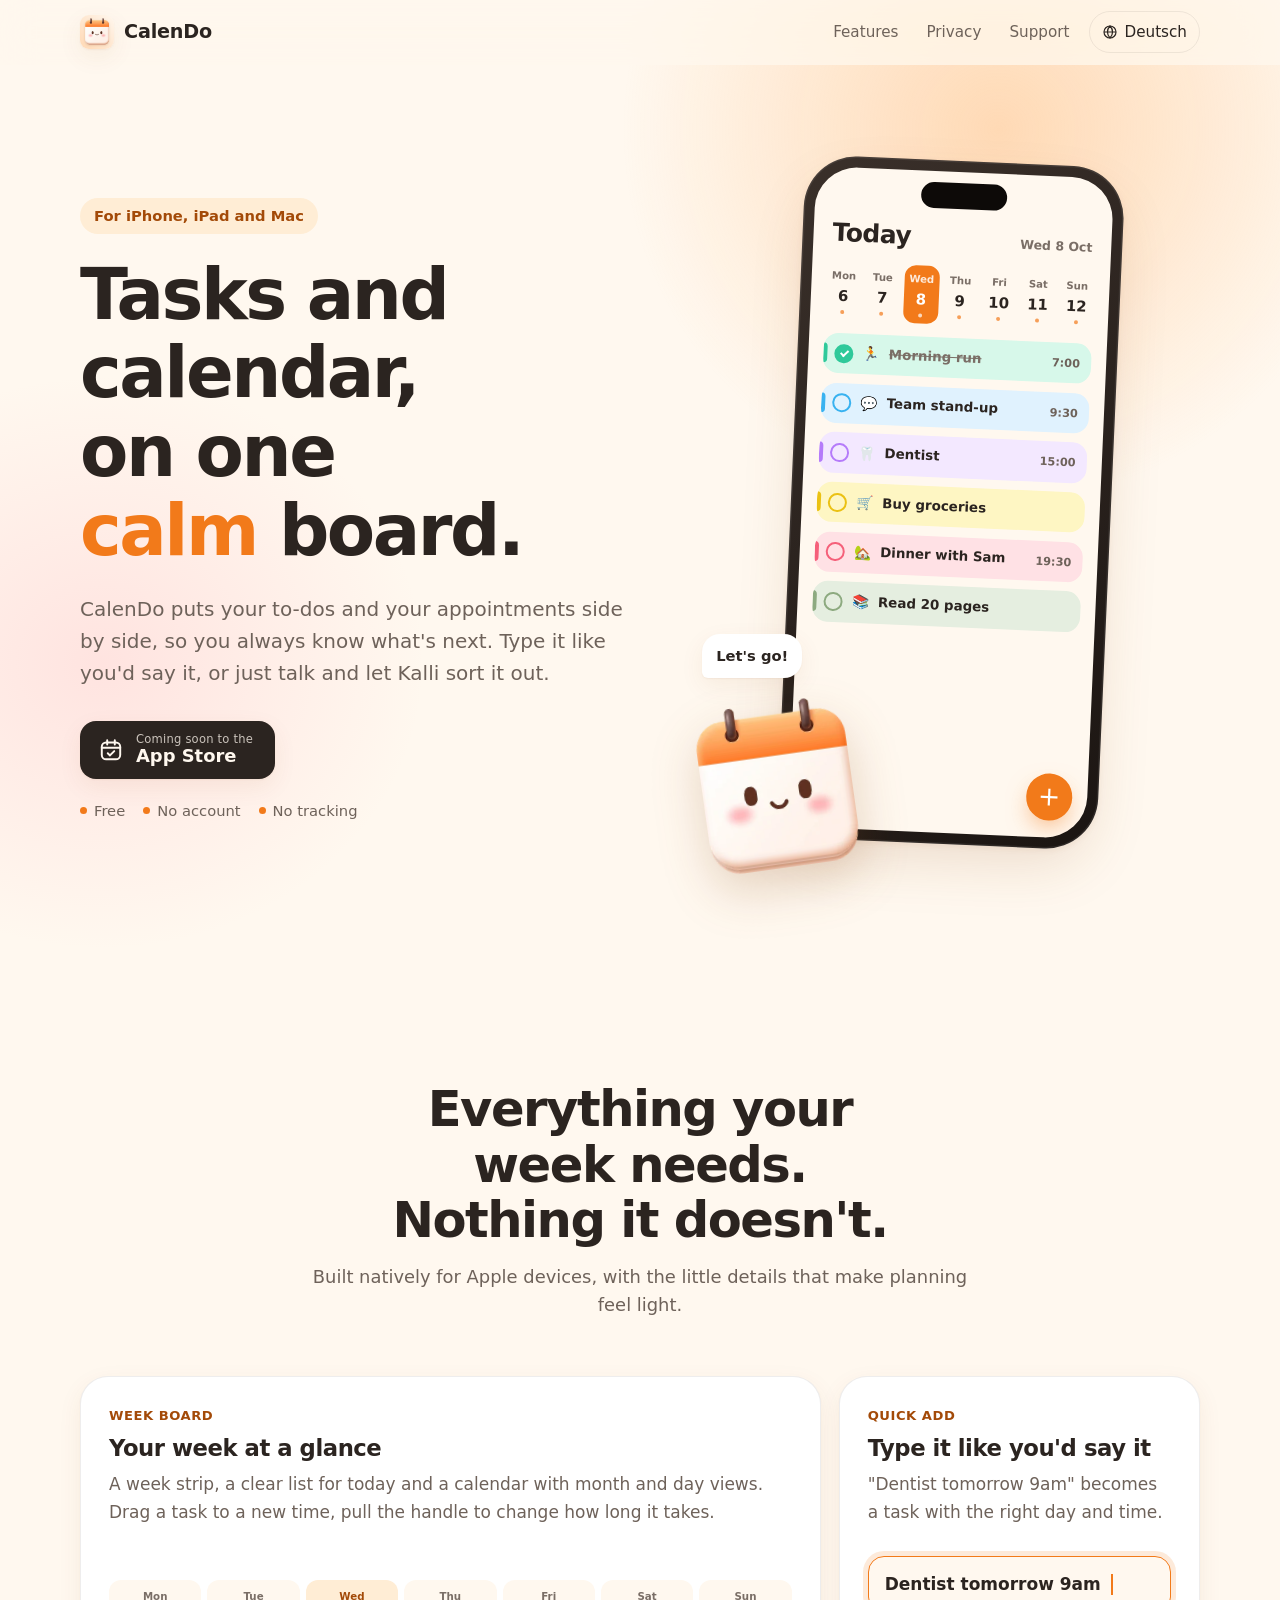
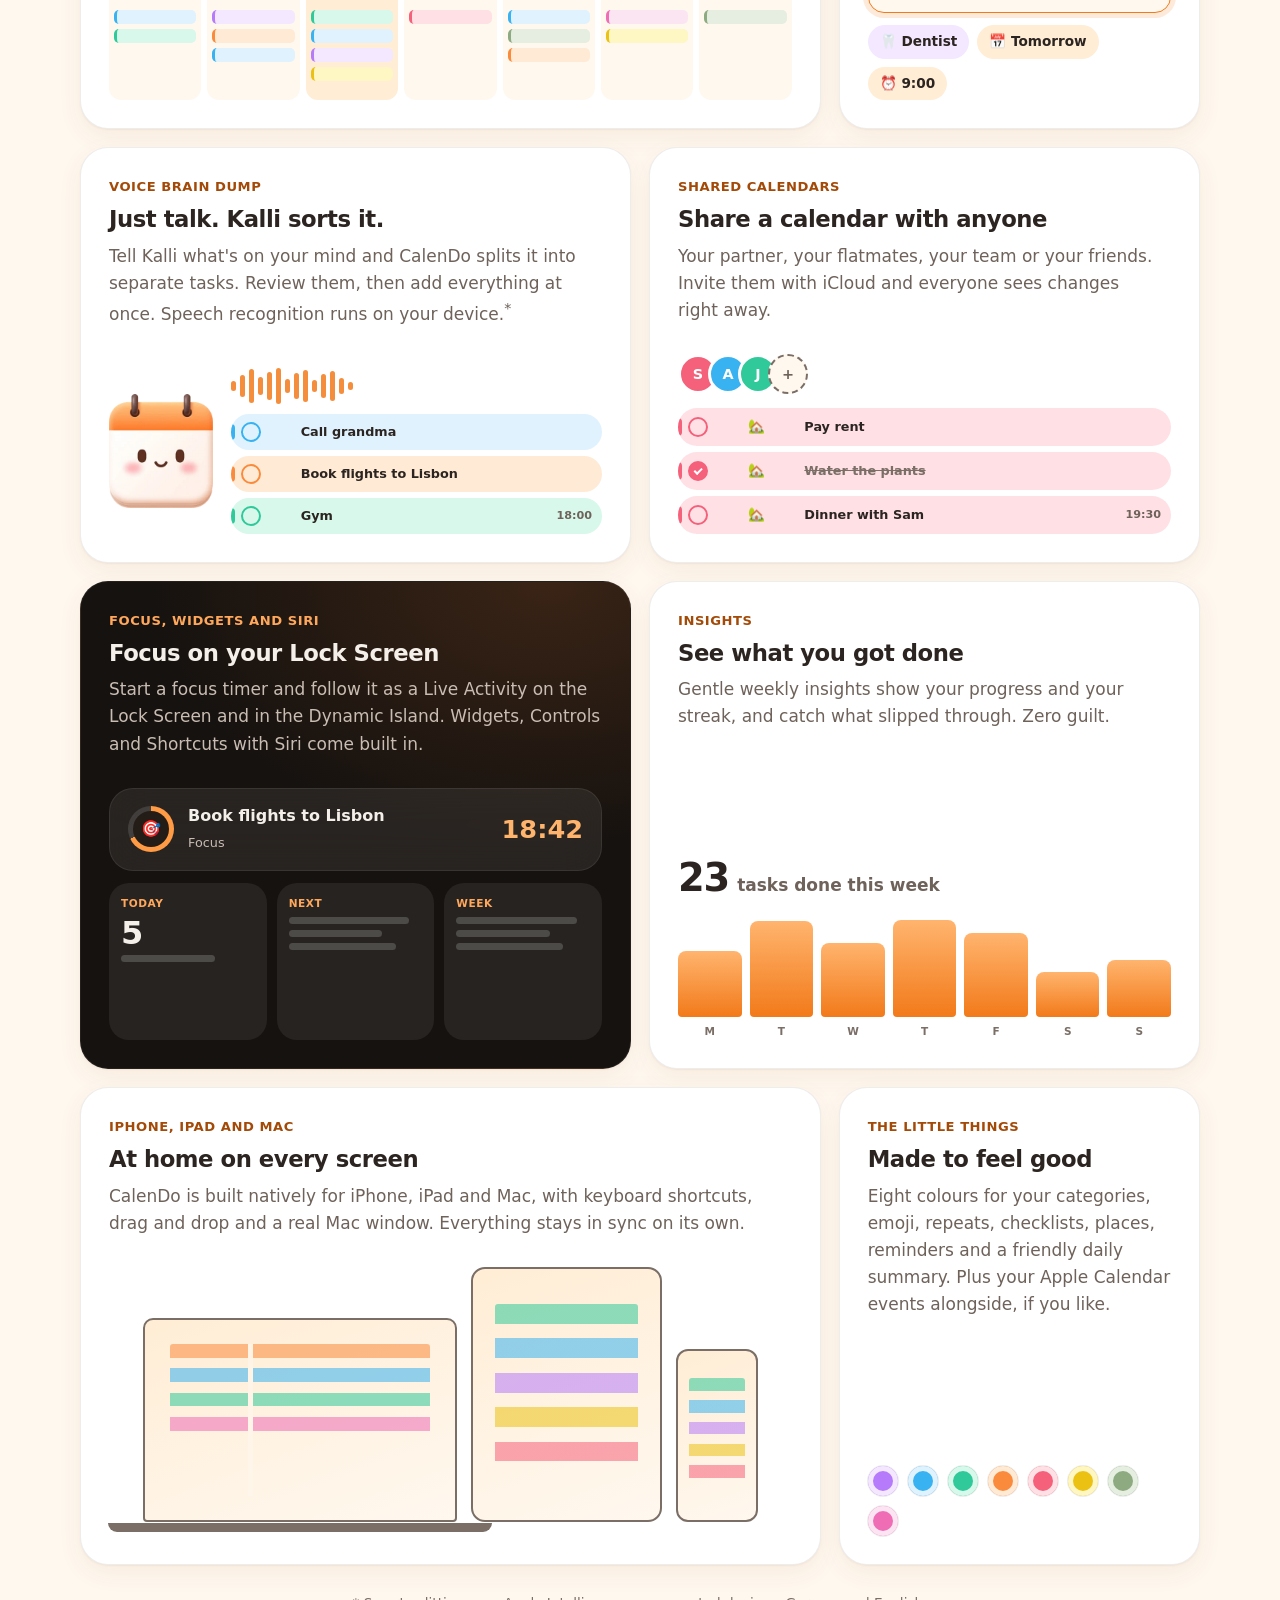
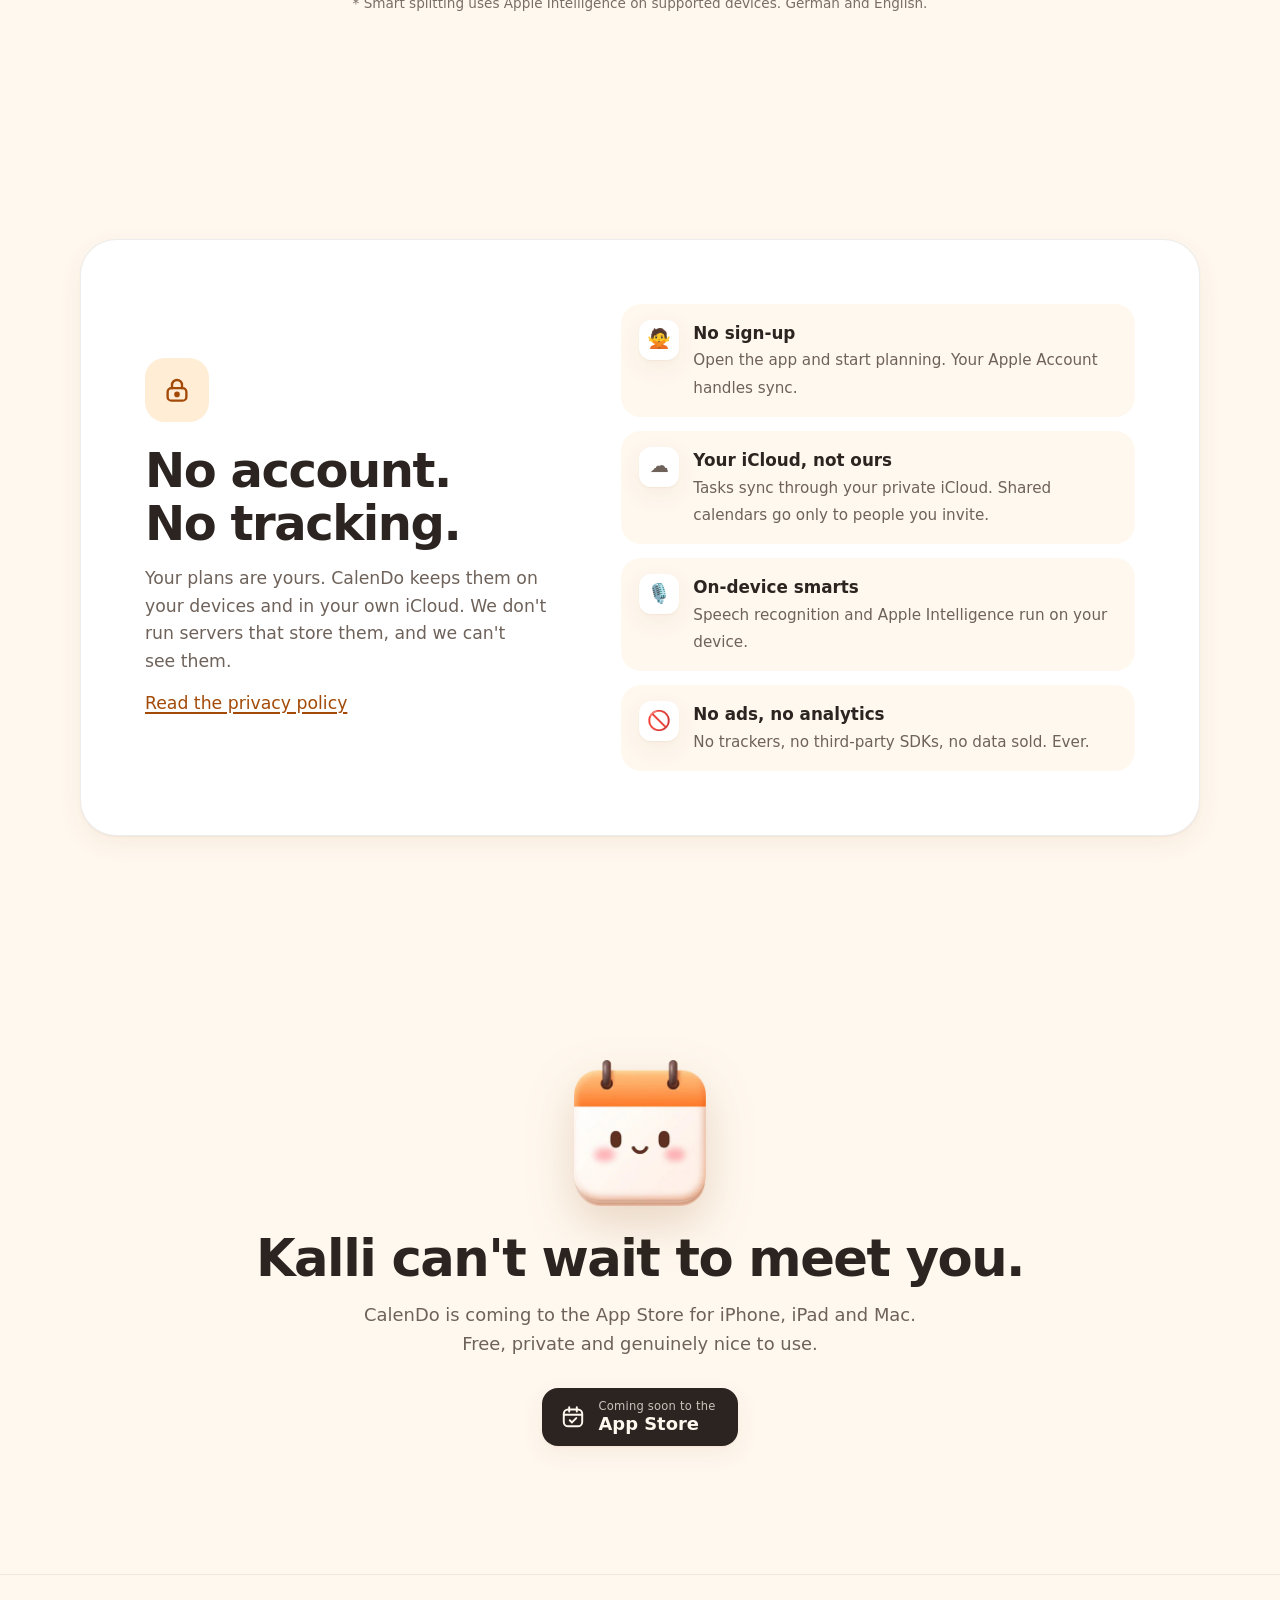
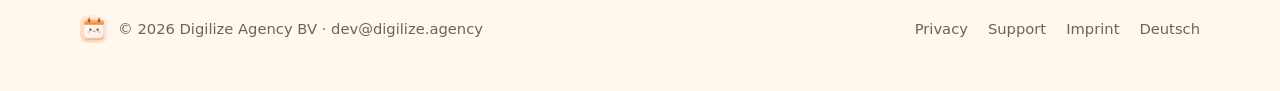
==== index.html @ d35e9eac "CalenDo website: landing, privacy, support and imprint (EN + DE) Static HTML/CSS for GitHub Pages: n" ====
<!doctype html>
<html lang="en">
<head>
<meta charset="utf-8">
<meta name="viewport" content="width=device-width, initial-scale=1, viewport-fit=cover">
<title>CalenDo: Planner & To-Do List for iPhone, iPad and Mac</title>
<meta name="description" content="CalenDo puts your tasks and calendar on one calm board. Natural-language quick add, voice brain dump with Kalli, shared iCloud calendars. No account, no tracking.">
<link rel="canonical" href="https://dev-finn.github.io/calendo-site/">
<link rel="alternate" hreflang="en" href="https://dev-finn.github.io/calendo-site/">
<link rel="alternate" hreflang="de" href="https://dev-finn.github.io/calendo-site/de/">
<link rel="alternate" hreflang="x-default" href="https://dev-finn.github.io/calendo-site/">
<meta name="theme-color" content="#fff8ef" media="(prefers-color-scheme: light)">
<meta name="theme-color" content="#16120f" media="(prefers-color-scheme: dark)">
<meta name="color-scheme" content="light dark">
<meta name="referrer" content="strict-origin-when-cross-origin">
<!-- App Store smart banner: uncomment and set the app id once CalenDo is live.
<meta name="apple-itunes-app" content="app-id=0000000000">
-->
<meta property="og:type" content="website">
<meta property="og:site_name" content="CalenDo">
<meta property="og:title" content="CalenDo: Planner & To-Do List for iPhone, iPad and Mac">
<meta property="og:description" content="CalenDo puts your tasks and calendar on one calm board. Natural-language quick add, voice brain dump with Kalli, shared iCloud calendars. No account, no tracking.">
<meta property="og:url" content="https://dev-finn.github.io/calendo-site/">
<meta property="og:image" content="https://dev-finn.github.io/calendo-site/og.png">
<meta property="og:image:width" content="1200">
<meta property="og:image:height" content="630">
<meta property="og:image:alt" content="CalenDo app icon: Kalli, a smiling calendar page">
<meta property="og:locale" content="en_US">
<meta name="twitter:card" content="summary_large_image">
<link rel="icon" type="image/png" sizes="32x32" href="favicon.png">
<link rel="icon" type="image/png" sizes="64x64" href="assets/img/favicon-64.png">
<link rel="apple-touch-icon" href="apple-touch-icon.png">
<link rel="stylesheet" href="assets/style.css">
</head>
<body>
<a class="skip" href="#main">Skip to content</a>
<header class="site-header">
  <div class="wrap">
    <a class="brand" href="./" aria-label="CalenDo home"><img src="assets/img/app-icon-128.png" width="34" height="34" alt=""><span>CalenDo</span></a>
    <nav class="nav" aria-label="Main">
      <a class="hide-s" href="./#features">Features</a>
      <a class="hide-xs" href="privacy/">Privacy</a>
      <a href="support/">Support</a>
      <a class="lang" href="de/" hreflang="de" lang="de"><svg viewBox="0 0 24 24" fill="none" stroke="currentColor" stroke-width="1.8" aria-hidden="true"><circle cx="12" cy="12" r="9"/><path d="M3 12h18M12 3c2.5 2.6 3.8 5.6 3.8 9s-1.3 6.4-3.8 9c-2.5-2.6-3.8-5.6-3.8-9S9.5 5.6 12 3z"/></svg>Deutsch</a>
    </nav>
  </div>
</header>
<main id="main">

<section class="hero">
  <div class="wrap">
    <div class="copy">
      <span class="eyebrow">For iPhone, iPad and Mac</span>
      <h1>Tasks and calendar, on one <em>calm</em> board.</h1>
      <p class="lead">CalenDo puts your to-dos and your appointments side by side, so you always know what's next. Type it like you'd say it, or just talk and let Kalli sort it out.</p>
      <div class="cta">
        <a class="store-badge" id="app-store-link" href="#" aria-label="Coming soon to the App Store"><svg viewBox="0 0 24 24" fill="none" stroke="currentColor" stroke-width="1.8" stroke-linecap="round" aria-hidden="true"><rect x="3.5" y="5" width="17" height="15.5" rx="4"/><path d="M3.5 10h17M8.5 3v4M15.5 3v4"/><path d="m9 15 2 2 4-4"/></svg><span><small>Coming soon to the</small><strong>App Store</strong></span></a>
        <div class="chips"><span>Free</span><span>No account</span><span>No tracking</span></div>
      </div>
    </div>
    <div class="stage">
      <div class="phone" role="img" aria-label="Illustration of CalenDo on iPhone: a week strip and today's colourful task list"><div class="screen" aria-hidden="true"><div class="screen-head"><b>Today</b><span>Wed 8 Oct</span></div><div class="weekstrip"><div class="">Mon<b>6</b><i></i></div><div class="">Tue<b>7</b><i></i></div><div class="on">Wed<b>8</b><i></i></div><div class="">Thu<b>9</b><i></i></div><div class="">Fri<b>10</b><i></i></div><div class="">Sat<b>11</b><i></i></div><div class="">Sun<b>12</b><i></i></div></div><div class="task c-mint done"><span class="tick"></span><span class="e">🏃</span><span class="t">Morning run</span><span class="m">7:00</span></div><div class="task c-sky"><span class="tick"></span><span class="e">💬</span><span class="t">Team stand-up</span><span class="m">9:30</span></div><div class="task c-lavender"><span class="tick"></span><span class="e">🦷</span><span class="t">Dentist</span><span class="m">15:00</span></div><div class="task c-lemon"><span class="tick"></span><span class="e">🛒</span><span class="t">Buy groceries</span><span class="m"></span></div><div class="task c-rose"><span class="tick"></span><span class="e">🏡</span><span class="t">Dinner with Sam</span><span class="m">19:30</span></div><div class="task c-sage"><span class="tick"></span><span class="e">📚</span><span class="t">Read 20 pages</span><span class="m"></span></div><div class="fab">+</div></div></div>
      <div class="bubble" aria-hidden="true">Let's go!</div>
      <picture><source srcset="assets/img/kalli-280.webp 280w, assets/img/kalli-560.webp 560w" sizes="150px" type="image/webp"><img class="kalli" src="assets/img/kalli-280.png" srcset="assets/img/kalli-280.png 280w, assets/img/kalli-560.png 560w" sizes="150px" width="150" height="165" alt="" fetchpriority="high"></picture>
    </div>
  </div>
</section>

<section class="section" id="features" aria-labelledby="features-title">
  <div class="wrap">
    <div class="section-head">
      <h2 id="features-title">Everything your week needs. Nothing it doesn't.</h2>
      <p>Built natively for Apple devices, with the little details that make planning feel light.</p>
    </div>
    <div class="bento">
      <article class="card w4 wide-m">
        <span class="kicker">Week board</span>
        <h3>Your week at a glance</h3>
        <p>A week strip, a clear list for today and a calendar with month and day views. Drag a task to a new time, pull the handle to change how long it takes.</p>
        <div class="art"><div class="miniweek" aria-hidden="true"><div class=""><span>Mon</span><i class="c-sky"></i><i class="c-mint"></i></div><div class=""><span>Tue</span><i class="c-lavender"></i><i class="c-peach"></i><i class="c-sky"></i></div><div class="today"><span>Wed</span><i class="c-mint"></i><i class="c-sky"></i><i class="c-lavender"></i><i class="c-lemon"></i></div><div class=""><span>Thu</span><i class="c-rose"></i></div><div class=""><span>Fri</span><i class="c-sky"></i><i class="c-sage"></i><i class="c-peach"></i></div><div class=""><span>Sat</span><i class="c-blush"></i><i class="c-lemon"></i></div><div class=""><span>Sun</span><i class="c-sage"></i></div></div></div>
      </article>
      <article class="card">
        <span class="kicker">Quick add</span>
        <h3>Type it like you'd say it</h3>
        <p>"Dentist tomorrow 9am" becomes a task with the right day and time.</p>
        <div class="art" aria-hidden="true">
          <div class="qa-field">Dentist tomorrow 9am<span class="caret"></span></div>
          <div class="pills"><span class="pill c-lavender">🦷 Dentist</span><span class="pill">📅 Tomorrow</span><span class="pill">⏰ 9:00</span></div>
        </div>
      </article>
      <article class="card w3">
        <span class="kicker">Voice brain dump</span>
        <h3>Just talk. Kalli sorts it.</h3>
        <p>Tell Kalli what's on your mind and CalenDo splits it into separate tasks. Review them, then add everything at once. Speech recognition runs on your device.<sup>*</sup></p>
        <div class="art voice">
          <picture><source srcset="assets/img/kalli-280.webp 280w, assets/img/kalli-560.webp 560w" sizes="104px" type="image/webp"><img src="assets/img/kalli-280.png" srcset="assets/img/kalli-280.png 280w, assets/img/kalli-560.png 560w" sizes="104px" width="104" height="115" alt="" loading="lazy" decoding="async"></picture>
          <div><div class="wave" aria-hidden="true"><i style="--h:10px;--d:0"></i><i style="--h:22px;--d:1"></i><i style="--h:34px;--d:2"></i><i style="--h:18px;--d:3"></i><i style="--h:28px;--d:4"></i><i style="--h:36px;--d:5"></i><i style="--h:14px;--d:6"></i><i style="--h:26px;--d:7"></i><i style="--h:32px;--d:8"></i><i style="--h:12px;--d:9"></i><i style="--h:24px;--d:10"></i><i style="--h:30px;--d:11"></i><i style="--h:16px;--d:12"></i><i style="--h:8px;--d:13"></i></div>
            <div class="stack" aria-hidden="true">
              <div class="task c-sky"><span class="tick"></span><span class="t">Call grandma</span></div>
              <div class="task c-peach"><span class="tick"></span><span class="t">Book flights to Lisbon</span></div>
              <div class="task c-mint"><span class="tick"></span><span class="t">Gym</span><span class="m">18:00</span></div>
            </div>
          </div>
        </div>
      </article>
      <article class="card w3">
        <span class="kicker">Shared calendars</span>
        <h3>Share a calendar with anyone</h3>
        <p>Your partner, your flatmates, your team or your friends. Invite them with iCloud and everyone sees changes right away.</p>
        <div class="art" aria-hidden="true">
          <div class="avatars"><span style="background:#f5607a">S</span><span style="background:#38b2f0">A</span><span style="background:#2fc99a">J</span><span class="plus">+</span></div>
          <div class="stack">
            <div class="task c-rose"><span class="tick"></span><span class="e">🏡</span><span class="t">Pay rent</span></div>
            <div class="task c-rose done"><span class="tick"></span><span class="e">🏡</span><span class="t">Water the plants</span></div>
            <div class="task c-rose"><span class="tick"></span><span class="e">🏡</span><span class="t">Dinner with Sam</span><span class="m">19:30</span></div>
          </div>
        </div>
      </article>
      <article class="card dark w3">
        <span class="kicker">Focus, widgets and Siri</span>
        <h3>Focus on your Lock Screen</h3>
        <p>Start a focus timer and follow it as a Live Activity on the Lock Screen and in the Dynamic Island. Widgets, Controls and Shortcuts with Siri come built in.</p>
        <div class="art" aria-hidden="true">
          <div class="live"><span class="ring"></span><div><b>Book flights to Lisbon</b><small>Focus</small></div><span class="time">18:42</span></div>
          <div class="widgets">
            <div><small>Today</small><span class="big">5</span><i></i></div>
            <div><small>Next</small><i></i><i></i><i></i></div>
            <div><small>Week</small><i></i><i></i><i></i></div>
          </div>
        </div>
      </article>
      <article class="card w3">
        <span class="kicker">Insights</span>
        <h3>See what you got done</h3>
        <p>Gentle weekly insights show your progress and your streak, and catch what slipped through. Zero guilt.</p>
        <div class="art" aria-hidden="true">
          <div class="stat"><b>23</b><span>tasks done this week</span></div>
          <div class="bars" aria-hidden="true"><div><i style="--h:55%"></i><span>M</span></div><div><i style="--h:80%"></i><span>T</span></div><div><i style="--h:62%"></i><span>W</span></div><div><i style="--h:95%"></i><span>T</span></div><div><i style="--h:70%"></i><span>F</span></div><div><i style="--h:38%"></i><span>S</span></div><div><i style="--h:48%"></i><span>S</span></div></div>
        </div>
      </article>
      <article class="card w4 wide-m">
        <span class="kicker">iPhone, iPad and Mac</span>
        <h3>At home on every screen</h3>
        <p>CalenDo is built natively for iPhone, iPad and Mac, with keyboard shortcuts, drag and drop and a real Mac window. Everything stays in sync on its own.</p>
        <div class="art devices" aria-hidden="true"><span class="dev mac"></span><span class="dev ipad"></span><span class="dev iphone"></span></div>
      </article>
      <article class="card">
        <span class="kicker">The little things</span>
        <h3>Made to feel good</h3>
        <p>Eight colours for your categories, emoji, repeats, checklists, places, reminders and a friendly daily summary. Plus your Apple Calendar events alongside, if you like.</p>
        <div class="art swatches" aria-hidden="true"><span class="c-lavender"></span><span class="c-sky"></span><span class="c-mint"></span><span class="c-peach"></span><span class="c-rose"></span><span class="c-lemon"></span><span class="c-sage"></span><span class="c-blush"></span></div>
      </article>
    </div>
    <p class="footnote">* Smart splitting uses Apple Intelligence on supported devices. German and English.</p>
  </div>
</section>

<section class="section" aria-labelledby="privacy-title">
  <div class="wrap">
    <div class="privacy-band">
      <div>
        <div class="lock"><svg viewBox="0 0 24 24" fill="none" stroke="currentColor" stroke-width="1.9" stroke-linecap="round" aria-hidden="true"><rect x="4.5" y="10.5" width="15" height="10" rx="3"/><path d="M8 10.5V8a4 4 0 0 1 8 0v2.5"/><circle cx="12" cy="15.5" r="1.3" fill="currentColor"/></svg></div>
        <h2 id="privacy-title">No account. No tracking.</h2>
        <p>Your plans are yours. CalenDo keeps them on your devices and in your own iCloud. We don't run servers that store them, and we can't see them.</p>
        <p><a href="privacy/">Read the privacy policy</a></p>
      </div>
      <ul class="promises">
        <li><span class="ic" aria-hidden="true">🙅</span><div><b>No sign-up</b><span>Open the app and start planning. Your Apple Account handles sync.</span></div></li>
        <li><span class="ic" aria-hidden="true">☁️</span><div><b>Your iCloud, not ours</b><span>Tasks sync through your private iCloud. Shared calendars go only to people you invite.</span></div></li>
        <li><span class="ic" aria-hidden="true">🎙️</span><div><b>On-device smarts</b><span>Speech recognition and Apple Intelligence run on your device.</span></div></li>
        <li><span class="ic" aria-hidden="true">🚫</span><div><b>No ads, no analytics</b><span>No trackers, no third-party SDKs, no data sold. Ever.</span></div></li>
      </ul>
    </div>
  </div>
</section>

<section class="section closing" aria-labelledby="closing-title">
  <div class="wrap">
    <picture><source srcset="assets/img/kalli-280.webp 280w, assets/img/kalli-560.webp 560w" sizes="132px" type="image/webp"><img src="assets/img/kalli-280.png" srcset="assets/img/kalli-280.png 280w, assets/img/kalli-560.png 560w" sizes="132px" width="132" height="145" alt="Kalli, CalenDo's mascot: a smiling calendar page" loading="lazy" decoding="async"></picture>
    <h2 id="closing-title">Kalli can't wait to meet you.</h2>
    <p>CalenDo is coming to the App Store for iPhone, iPad and Mac. Free, private and genuinely nice to use.</p>
    <a class="store-badge" id="app-store-link-2" href="#" aria-label="Coming soon to the App Store"><svg viewBox="0 0 24 24" fill="none" stroke="currentColor" stroke-width="1.8" stroke-linecap="round" aria-hidden="true"><rect x="3.5" y="5" width="17" height="15.5" rx="4"/><path d="M3.5 10h17M8.5 3v4M15.5 3v4"/><path d="m9 15 2 2 4-4"/></svg><span><small>Coming soon to the</small><strong>App Store</strong></span></a>
  </div>
</section>

</main>
<footer class="site-footer">
  <div class="wrap">
    <div class="who"><img src="assets/img/app-icon-128.png" width="28" height="28" alt=""><span>© 2026 Digilize Agency BV · <a href="mailto:dev@digilize.agency">dev@digilize.agency</a></span></div>
    <nav aria-label="Footer">
      <a href="privacy/">Privacy</a>
      <a href="support/">Support</a>
      <a href="imprint/">Imprint</a>
      <a href="de/" hreflang="de" lang="de">Deutsch</a>
    </nav>
  </div>
</footer>
</body>
</html>
---- assets/style.css ----
/* CalenDo site. Colours mirror CalendoDesign/Palette.swift. No external fonts, no trackers. */

:root {
  color-scheme: light dark;
  --canvas: #fff8ef;
  --canvas-deep: #fdeedc;
  --surface: #ffffff;
  --surface-raised: #fffdfb;
  --text: #2b2420;
  --text-2: #6e625a;
  --text-3: #7a6e66;
  --hairline: rgb(43 36 32 / 0.08);
  --accent: #f27a1a;
  --accent-ink: #a34a08;
  --accent-soft: #ffedd5;
  --ember: #f5607a;
  --shadow-1: 0 1px 2px rgb(138 75 20 / 0.06), 0 8px 24px rgb(138 75 20 / 0.07);
  --shadow-2: 0 2px 6px rgb(138 75 20 / 0.06), 0 24px 60px -12px rgb(138 75 20 / 0.18);
  --glow-1: rgb(255 180 110 / 0.45);
  --glow-2: rgb(255 154 170 / 0.22);
  --badge-bg: #2b2420;
  --badge-text: #fff8ef;

  /* Task colours: fill / accent */
  --lavender: #f3e8ff; --lavender-a: #b57bfa;
  --sky: #e0f2fe;      --sky-a: #38b2f0;
  --mint: #d7f8ea;     --mint-a: #2fc99a;
  --peach: #ffead5;    --peach-a: #fb8b3c;
  --rose: #ffe1e5;     --rose-a: #f5607a;
  --lemon: #fef6c3;    --lemon-a: #ebc113;
  --sage: #e5eee0;     --sage-a: #8daa80;
  --blush: #fce5f3;    --blush-a: #ee6db5;

  --font-round: ui-rounded, "SF Pro Rounded", "Nunito", system-ui, -apple-system, "Segoe UI", Roboto, sans-serif;
  --font-body: system-ui, -apple-system, BlinkMacSystemFont, "Segoe UI", Roboto, "Helvetica Neue", Arial, sans-serif;

  --r-s: 12px;
  --r-m: 20px;
  --r-l: 28px;
  --r-xl: 36px;
  --wrap: 1120px;
  --gutter: clamp(16px, 4vw, 32px);
}

@media (prefers-color-scheme: dark) {
  :root {
    --canvas: #16120f;
    --canvas-deep: #1d1713;
    --surface: #221c18;
    --surface-raised: #2c2520;
    --text: #f5efe9;
    --text-2: #b3a89f;
    --text-3: #968b82;
    --hairline: rgb(255 255 255 / 0.08);
    --accent: #ff9a45;
    --accent-ink: #ffa85c;
    --accent-soft: #4a2a12;
    --ember: #fb8fa2;
    --shadow-1: 0 1px 2px rgb(0 0 0 / 0.3), 0 8px 24px rgb(0 0 0 / 0.25);
    --shadow-2: 0 2px 6px rgb(0 0 0 / 0.3), 0 24px 60px -12px rgb(0 0 0 / 0.55);
    --glow-1: rgb(255 140 60 / 0.16);
    --glow-2: rgb(251 143 162 / 0.08);
    --badge-bg: #f5efe9;
    --badge-text: #16120f;

    --lavender: #2e2140; --lavender-a: #c9a2ff;
    --sky: #16293a;      --sky-a: #7ccbf7;
    --mint: #13302a;     --mint-a: #5ee0b5;
    --peach: #3a2416;    --peach-a: #fdaa6e;
    --rose: #3a1d22;     --rose-a: #fb8fa2;
    --lemon: #37301a;    --lemon-a: #f5d55a;
    --sage: #252d22;     --sage-a: #afc6a4;
    --blush: #381d2d;    --blush-a: #f59acb;
  }
}

*, *::before, *::after { box-sizing: border-box; }
html { -webkit-text-size-adjust: 100%; text-size-adjust: 100%; scroll-behavior: smooth; }
@media (prefers-reduced-motion: reduce) { html { scroll-behavior: auto; } }

body {
  margin: 0;
  background: var(--canvas);
  color: var(--text);
  font-family: var(--font-body);
  font-size: 17px;
  line-height: 1.6;
  -webkit-font-smoothing: antialiased;
  text-rendering: optimizeLegibility;
  overflow-x: hidden;
}

img { max-width: 100%; height: auto; display: block; }
a { color: var(--accent-ink); text-underline-offset: 0.18em; text-decoration-thickness: 1.5px; }
a:hover { text-decoration-thickness: 2px; }
:focus-visible { outline: 3px solid var(--accent); outline-offset: 3px; border-radius: 6px; }

h1, h2, h3 { font-family: var(--font-round); line-height: 1.12; letter-spacing: -0.02em; margin: 0; text-wrap: balance; }
p { margin: 0; text-wrap: pretty; }

.wrap { width: min(100% - 2 * var(--gutter), var(--wrap)); margin-inline: auto; }

.skip {
  position: absolute; left: 12px; top: -60px; z-index: 50;
  background: var(--badge-bg); color: var(--badge-text);
  padding: 10px 16px; border-radius: 999px; font-weight: 600; text-decoration: none;
}
.skip:focus { top: 12px; }

.sr-only { position: absolute; width: 1px; height: 1px; padding: 0; margin: -1px; overflow: hidden; clip: rect(0 0 0 0); white-space: nowrap; border: 0; }

/* ---------- Header ---------- */

.site-header {
  position: sticky; top: 0; z-index: 20;
  background: color-mix(in srgb, var(--canvas) 78%, transparent);
  -webkit-backdrop-filter: saturate(1.6) blur(18px);
  backdrop-filter: saturate(1.6) blur(18px);
  border-bottom: 1px solid transparent;
}
.site-header .wrap { display: flex; align-items: center; gap: 16px; min-height: 64px; }
.brand {
  display: inline-flex; align-items: center; gap: 10px;
  color: var(--text); text-decoration: none;
  font-family: var(--font-round); font-weight: 700; font-size: 1.2rem; letter-spacing: -0.01em;
}
.brand img { width: 34px; height: 34px; border-radius: 9px; box-shadow: var(--shadow-1); }
.nav { margin-left: auto; display: flex; align-items: center; gap: 4px; }
.nav a {
  color: var(--text-2); text-decoration: none; font-weight: 500; font-size: 0.95rem;
  padding: 8px 12px; border-radius: 999px; min-height: 40px; display: inline-flex; align-items: center;
}
.nav a:hover { color: var(--text); background: var(--hairline); }
.nav a[aria-current="page"] { color: var(--text); }
.nav .lang {
  border: 1px solid var(--hairline); color: var(--text); gap: 6px; margin-left: 4px;
}
.nav .lang svg { width: 16px; height: 16px; }
@media (max-width: 640px) {
  .nav .hide-s { display: none; }
}

/* ---------- Buttons ---------- */

.store-badge {
  display: inline-flex; align-items: center; gap: 12px;
  background: var(--badge-bg); color: var(--badge-text);
  text-decoration: none; border-radius: 16px;
  padding: 12px 22px 12px 18px; min-height: 58px;
  box-shadow: var(--shadow-1);
  transition: transform 0.2s ease, box-shadow 0.2s ease;
}
.store-badge:hover { transform: translateY(-1px); box-shadow: var(--shadow-2); }
.store-badge svg { width: 26px; height: 26px; flex: none; }
.store-badge span { display: flex; flex-direction: column; line-height: 1.15; text-align: left; }
.store-badge small { font-size: 0.72rem; opacity: 0.75; letter-spacing: 0.02em; }
.store-badge strong { font-family: var(--font-round); font-size: 1.12rem; font-weight: 700; }

.chips { display: flex; flex-wrap: wrap; gap: 8px 18px; color: var(--text-2); font-size: 0.92rem; }
.chips span { display: inline-flex; align-items: center; gap: 7px; }
.chips span::before {
  content: ""; width: 7px; height: 7px; border-radius: 50%; background: var(--accent);
}

/* ---------- Hero ---------- */

.hero { position: relative; padding: clamp(32px, 7vw, 88px) 0 clamp(56px, 8vw, 104px); isolation: isolate; }
.hero::before {
  content: ""; position: absolute; inset: -120px 0 0; z-index: -1; pointer-events: none;
  background:
    radial-gradient(42% 52% at 78% 18%, var(--glow-1), transparent 70%),
    radial-gradient(36% 40% at 8% 70%, var(--glow-2), transparent 70%);
}
.hero .wrap { display: grid; grid-template-columns: 1.05fr 0.95fr; align-items: center; gap: clamp(32px, 6vw, 72px); }
.eyebrow {
  display: inline-flex; align-items: center; gap: 8px;
  font-family: var(--font-round); font-weight: 600; font-size: 0.92rem;
  color: var(--accent-ink); background: var(--accent-soft);
  padding: 6px 14px; border-radius: 999px; margin-bottom: 22px;
}
.hero h1 { font-size: clamp(2.5rem, 6.2vw, 4.4rem); font-weight: 800; letter-spacing: -0.035em; }
.hero h1 em { font-style: normal; color: var(--accent); }
.hero .lead { font-size: clamp(1.08rem, 1.8vw, 1.25rem); color: var(--text-2); margin: 22px 0 32px; max-width: 34em; }
.hero .cta { display: flex; flex-direction: column; align-items: flex-start; gap: 20px; }

@media (max-width: 880px) {
  .hero .wrap { grid-template-columns: 1fr; }
  .hero .copy { text-align: center; }
  .hero .lead { margin-inline: auto; }
  .hero .cta { align-items: center; }
  .hero .chips { justify-content: center; }
}

/* ---------- Phone mock ---------- */

.stage { position: relative; display: grid; place-items: center; padding: 8px 0 24px; }
.phone {
  position: relative; width: min(320px, 82vw); aspect-ratio: 9 / 19.2;
  border-radius: 52px; padding: 11px;
  background: linear-gradient(145deg, #3a302a, #1b1512);
  box-shadow: var(--shadow-2), inset 0 0 0 1.5px rgb(255 255 255 / 0.08);
  transform: rotate(2.5deg);
}
.screen {
  position: relative; height: 100%; border-radius: 42px; overflow: hidden;
  background: var(--canvas); padding: 50px 16px 16px;
  display: flex; flex-direction: column; gap: 10px;
}
.screen::before { /* Dynamic Island */
  content: ""; position: absolute; top: 12px; left: 50%; translate: -50% 0;
  width: 92px; height: 27px; border-radius: 999px; background: #0d0a08;
}
.screen-head { display: flex; align-items: baseline; justify-content: space-between; padding: 0 4px; }
.screen-head b { font-family: var(--font-round); font-size: 1.55rem; letter-spacing: -0.02em; }
.screen-head span { color: var(--text-3); font-size: 0.78rem; font-weight: 600; }
.weekstrip { display: grid; grid-template-columns: repeat(7, 1fr); gap: 4px; margin-bottom: 4px; }
.weekstrip div {
  display: flex; flex-direction: column; align-items: center; gap: 1px;
  padding: 6px 0; border-radius: 12px; font-size: 0.62rem; color: var(--text-3); font-weight: 600;
}
.weekstrip div b { font-family: var(--font-round); font-size: 0.92rem; color: var(--text); }
.weekstrip .on { background: var(--accent); color: rgb(255 255 255 / 0.85); }
.weekstrip .on b { color: #fff; }
.weekstrip i { width: 4px; height: 4px; border-radius: 50%; background: var(--accent); opacity: 0.7; }
.weekstrip .on i { background: #fff; }

.task {
  --f: var(--peach); --a: var(--peach-a);
  display: flex; align-items: center; gap: 10px;
  background: var(--f); border-radius: 16px; padding: 10px 12px;
  position: relative; overflow: hidden;
}
.task::before { content: ""; position: absolute; left: 0; top: 10px; bottom: 10px; width: 4px; border-radius: 0 4px 4px 0; background: var(--a); }
.task .tick { flex: none; width: 20px; height: 20px; border-radius: 50%; border: 2px solid var(--a); display: grid; place-items: center; }
.task.done .tick { background: var(--a); }
.task.done .tick::after { content: ""; width: 8px; height: 4.5px; border: solid #fff; border-width: 0 0 2px 2px; rotate: -45deg; translate: 0 -1px; }
.task.done .t { text-decoration: line-through; color: var(--text-3); }
.task .t { font-size: 0.84rem; font-weight: 600; line-height: 1.25; flex: 1; min-width: 0; }
.task .m { font-size: 0.7rem; color: var(--text-2); font-weight: 600; white-space: nowrap; }
.task .e { font-size: 0.85rem; }
.c-lavender { --f: var(--lavender); --a: var(--lavender-a); }
.c-sky { --f: var(--sky); --a: var(--sky-a); }
.c-mint { --f: var(--mint); --a: var(--mint-a); }
.c-peach { --f: var(--peach); --a: var(--peach-a); }
.c-rose { --f: var(--rose); --a: var(--rose-a); }
.c-lemon { --f: var(--lemon); --a: var(--lemon-a); }
.c-sage { --f: var(--sage); --a: var(--sage-a); }
.c-blush { --f: var(--blush); --a: var(--blush-a); }

.fab {
  position: absolute; right: 16px; bottom: 18px; width: 50px; height: 50px; border-radius: 50%;
  background: var(--accent); color: #fff; display: grid; place-items: center;
  box-shadow: 0 10px 24px -6px rgb(242 122 26 / 0.6);
  font-size: 1.7rem; font-weight: 300; line-height: 1;
}

.stage .kalli {
  position: absolute; width: clamp(110px, 15vw, 150px); left: max(0px, calc(50% - 250px)); bottom: 0;
  filter: drop-shadow(0 18px 24px rgb(138 75 20 / 0.22));
  rotate: -8deg;
}
.bubble {
  position: absolute; left: max(0px, calc(50% - 270px)); bottom: clamp(150px, 19vw, 190px);
  background: var(--surface); color: var(--text); padding: 10px 14px; border-radius: 18px 18px 18px 6px;
  font-family: var(--font-round); font-weight: 700; font-size: 0.92rem; box-shadow: var(--shadow-1);
}
@media (prefers-reduced-motion: no-preference) {
  .stage .kalli { animation: bob 5s ease-in-out infinite; }
  @keyframes bob { 50% { transform: translateY(-8px); } }
}

/* ---------- Sections ---------- */

.section { padding: clamp(56px, 9vw, 112px) 0; }
.section-head { max-width: 40em; margin: 0 auto clamp(32px, 5vw, 56px); text-align: center; }
.section-head h2 { font-size: clamp(2rem, 4.4vw, 3.1rem); font-weight: 800; letter-spacing: -0.03em; }
.section-head p { color: var(--text-2); font-size: 1.12rem; margin-top: 14px; }

.bento { display: grid; grid-template-columns: repeat(6, 1fr); gap: 18px; }
.card {
  grid-column: span 2; position: relative; overflow: hidden;
  background: var(--surface); border-radius: var(--r-l); padding: 28px;
  box-shadow: var(--shadow-1); border: 1px solid var(--hairline);
  display: flex; flex-direction: column; gap: 10px;
}
.card.w3 { grid-column: span 3; }
.card.w4 { grid-column: span 4; }
.card h3 { font-size: 1.42rem; font-weight: 750; }
.card p { color: var(--text-2); }
.card .kicker { font-family: var(--font-round); font-weight: 700; font-size: 0.82rem; color: var(--accent-ink); letter-spacing: 0.04em; text-transform: uppercase; }
.card .art { margin-top: auto; padding-top: 20px; }
.card .note { font-size: 0.82rem; color: var(--text-3); }
@media (max-width: 960px) {
  .bento { grid-template-columns: repeat(2, 1fr); }
  .card, .card.w3, .card.w4 { grid-column: span 1; }
  .card.wide-m { grid-column: span 2; }
}
@media (max-width: 620px) {
  .bento { grid-template-columns: 1fr; }
  .card.wide-m { grid-column: span 1; }
  .card { padding: 24px; }
}

/* mini week board */
.miniweek { display: grid; grid-template-columns: repeat(7, 1fr); gap: 6px; }
.miniweek > div { background: var(--canvas); border-radius: 12px; padding: 8px 5px; display: flex; flex-direction: column; gap: 5px; min-height: 120px; }
.miniweek span { font-size: 0.64rem; font-weight: 700; color: var(--text-3); text-align: center; }
.miniweek .today { background: var(--accent-soft); }
.miniweek .today span { color: var(--accent-ink); }
.miniweek i { display: block; height: 14px; border-radius: 5px; background: var(--f, var(--peach)); border-left: 3px solid var(--a, var(--peach-a)); }

/* quick add */
.qa-field {
  display: flex; align-items: center; gap: 10px; background: var(--canvas);
  border: 1.5px solid var(--accent); border-radius: 16px; padding: 14px 16px; font-weight: 600;
  box-shadow: 0 0 0 5px color-mix(in srgb, var(--accent) 16%, transparent);
}
.qa-field .caret { width: 2px; height: 1.2em; background: var(--accent); }
@media (prefers-reduced-motion: no-preference) {
  .qa-field .caret { animation: blink 1.1s steps(1) infinite; }
  @keyframes blink { 50% { opacity: 0; } }
}
.pills { display: flex; flex-wrap: wrap; gap: 8px; margin-top: 12px; }
.pill { display: inline-flex; align-items: center; gap: 6px; font-size: 0.85rem; font-weight: 600; padding: 6px 12px; border-radius: 999px; background: var(--f, var(--accent-soft)); color: var(--text); }

/* voice */
.voice { display: grid; grid-template-columns: auto 1fr; gap: 18px; align-items: center; }
.voice img { width: 104px; }
.wave { display: flex; align-items: center; gap: 4px; height: 36px; margin-bottom: 10px; }
.wave i { width: 5px; border-radius: 3px; background: var(--accent); height: var(--h); opacity: 0.85; }
@media (prefers-reduced-motion: no-preference) {
  .wave i { animation: wave 1.4s ease-in-out infinite; animation-delay: calc(var(--d) * -0.17s); }
  @keyframes wave { 50% { transform: scaleY(0.4); } }
}
.stack { display: flex; flex-direction: column; gap: 6px; }
.stack .task { padding: 8px 10px; }
.stack .task .t { font-size: 0.8rem; }

/* shared */
.avatars { display: flex; margin-bottom: 14px; }
.avatars span {
  width: 40px; height: 40px; border-radius: 50%; display: grid; place-items: center;
  font-family: var(--font-round); font-weight: 700; font-size: 0.9rem; color: #fff;
  border: 3px solid var(--surface); margin-left: -10px;
}
.avatars span:first-child { margin-left: 0; }
.avatars .plus { background: var(--canvas); color: var(--text-2); border-style: dashed; border-color: var(--text-3); border-width: 2px; }

/* focus (dark card) */
.card.dark {
  background: radial-gradient(120% 90% at 85% 0%, #3a2416 0%, #16120f 60%);
  color: #f5efe9; border-color: rgb(255 255 255 / 0.06);
}
.card.dark p { color: #c9bdb3; }
.card.dark .kicker { color: #ffa85c; }
.live {
  display: flex; align-items: center; gap: 14px;
  background: rgb(255 255 255 / 0.08); border: 1px solid rgb(255 255 255 / 0.08);
  -webkit-backdrop-filter: blur(20px); backdrop-filter: blur(20px);
  border-radius: 24px; padding: 14px 18px;
}
.ring {
  --p: 68; flex: none; width: 46px; height: 46px; border-radius: 50%;
  background: conic-gradient(#ff9a45 calc(var(--p) * 1%), rgb(255 255 255 / 0.12) 0);
  display: grid; place-items: center;
}
.ring::after { content: "🎯"; width: 36px; height: 36px; border-radius: 50%; background: #241c17; display: grid; place-items: center; font-size: 1rem; }
.live b { display: block; font-family: var(--font-round); font-size: 1rem; }
.live small { color: #c9bdb3; font-size: 0.8rem; }
.live .time { margin-left: auto; font-family: var(--font-round); font-variant-numeric: tabular-nums; font-size: 1.6rem; font-weight: 700; color: #ffb46e; }
.widgets { display: grid; grid-template-columns: repeat(3, 1fr); gap: 10px; margin-top: 12px; }
.widgets div { aspect-ratio: 1; border-radius: 20px; background: rgb(255 255 255 / 0.07); padding: 12px; display: flex; flex-direction: column; gap: 6px; }
.widgets small { font-size: 0.66rem; font-weight: 700; color: #ffa85c; text-transform: uppercase; letter-spacing: 0.05em; }
.widgets i { display: block; height: 7px; border-radius: 4px; background: rgb(255 255 255 / 0.18); }
.widgets i:nth-child(2) { width: 90%; } .widgets i:nth-child(3) { width: 70%; } .widgets i:nth-child(4) { width: 80%; }
.widgets .big { font-family: var(--font-round); font-size: 2rem; font-weight: 800; line-height: 1; }

/* insights */
.bars { display: flex; align-items: flex-end; gap: 8px; height: 120px; }
.bars div { flex: 1; display: flex; flex-direction: column; align-items: center; gap: 6px; height: 100%; justify-content: flex-end; }
.bars i { width: 100%; border-radius: 8px 8px 4px 4px; height: var(--h); background: linear-gradient(to top, var(--accent), #ffb46e); }
.bars span { font-size: 0.66rem; font-weight: 700; color: var(--text-3); }
.stat { display: flex; align-items: baseline; gap: 8px; margin-bottom: 12px; }
.stat b { font-family: var(--font-round); font-size: 2.4rem; font-weight: 800; letter-spacing: -0.03em; }
.stat span { color: var(--text-2); font-weight: 600; }

/* devices */
.devices { display: flex; align-items: flex-end; justify-content: center; gap: 14px; }
.dev { border: 2.5px solid var(--text-3); border-radius: 10px; background: linear-gradient(160deg, var(--accent-soft), var(--canvas)); position: relative; }
.dev.mac { width: 46%; aspect-ratio: 16 / 10.4; border-radius: 10px 10px 4px 4px; }
.dev.mac::after { content: ""; position: absolute; left: -12%; right: -12%; bottom: -12px; height: 9px; border-radius: 0 0 10px 10px; background: var(--text-3); }
.dev.ipad { width: 28%; aspect-ratio: 3 / 4; border-radius: 14px; }
.dev.iphone { width: 12%; aspect-ratio: 9 / 19; border-radius: 12px; }

/* ---------- Privacy band ---------- */

.privacy-band {
  position: relative; overflow: hidden;
  background: var(--surface); border: 1px solid var(--hairline);
  border-radius: var(--r-xl); padding: clamp(32px, 6vw, 64px);
  box-shadow: var(--shadow-1);
  display: grid; grid-template-columns: 0.9fr 1.1fr; gap: clamp(28px, 5vw, 56px); align-items: center;
}
.privacy-band h2 { font-size: clamp(2rem, 4.4vw, 3rem); font-weight: 800; letter-spacing: -0.03em; }
.privacy-band .lock {
  width: 64px; height: 64px; border-radius: 20px; display: grid; place-items: center; margin-bottom: 22px;
  background: var(--accent-soft); color: var(--accent-ink);
}
.privacy-band .lock svg { width: 30px; height: 30px; }
.privacy-band > div > p { color: var(--text-2); margin-top: 14px; font-size: 1.08rem; }
.promises { list-style: none; margin: 0; padding: 0; display: grid; gap: 14px; }
.promises li {
  display: grid; grid-template-columns: 40px 1fr; gap: 14px; align-items: start;
  background: var(--canvas); border-radius: var(--r-m); padding: 16px 18px;
}
.promises .ic { width: 40px; height: 40px; border-radius: 12px; background: var(--surface); display: grid; place-items: center; font-size: 1.2rem; box-shadow: var(--shadow-1); }
.promises b { display: block; font-family: var(--font-round); font-size: 1.05rem; }
.promises span { color: var(--text-2); font-size: 0.95rem; }
@media (max-width: 820px) { .privacy-band { grid-template-columns: 1fr; } }

/* ---------- Closing CTA ---------- */

.closing { text-align: center; padding-bottom: clamp(72px, 10vw, 128px); }
.closing img { width: 132px; margin: 0 auto 24px; filter: drop-shadow(0 18px 24px rgb(138 75 20 / 0.2)); }
.closing h2 { font-size: clamp(2rem, 4.6vw, 3.2rem); font-weight: 800; letter-spacing: -0.03em; }
.closing p { color: var(--text-2); font-size: 1.12rem; margin: 14px auto 30px; max-width: 32em; }
.footnote { color: var(--text-3); font-size: 0.85rem; text-align: center; margin-top: 28px; }

/* ---------- Footer ---------- */

.site-footer { border-top: 1px solid var(--hairline); padding: 36px 0 44px; color: var(--text-2); font-size: 0.92rem; }
.site-footer .wrap { display: flex; flex-wrap: wrap; align-items: center; justify-content: space-between; gap: 18px 28px; }
.site-footer nav { display: flex; flex-wrap: wrap; gap: 4px 20px; }
.site-footer a { color: var(--text-2); text-decoration: none; padding: 6px 0; display: inline-block; }
.site-footer a:hover { color: var(--text); text-decoration: underline; }
.site-footer .who { display: flex; align-items: center; gap: 10px; }
.site-footer .who img { width: 28px; height: 28px; border-radius: 8px; }

/* ---------- Documents (privacy, support, imprint) ---------- */

.doc-hero { position: relative; padding: clamp(40px, 7vw, 80px) 0 clamp(24px, 4vw, 40px); isolation: isolate; }
.doc-hero::before {
  content: ""; position: absolute; inset: -120px 0 0; z-index: -1; pointer-events: none;
  background: radial-gradient(40% 70% at 85% 10%, var(--glow-1), transparent 70%);
}
.doc-hero .wrap { max-width: 780px; display: grid; grid-template-columns: 1fr auto; gap: 24px; align-items: center; }
.doc-hero h1 { font-size: clamp(2.3rem, 5.4vw, 3.6rem); font-weight: 800; letter-spacing: -0.035em; }
.doc-hero p { color: var(--text-2); font-size: 1.12rem; margin-top: 14px; }
.doc-hero img { width: 104px; filter: drop-shadow(0 14px 18px rgb(138 75 20 / 0.2)); rotate: 6deg; }
@media (max-width: 560px) { .doc-hero img { width: 76px; } }

.doc { padding-bottom: clamp(56px, 9vw, 104px); }
.doc .wrap { max-width: 780px; }
.doc .meta { color: var(--text-3); font-size: 0.92rem; margin-bottom: 28px; }

.tldr {
  background: var(--surface); border: 1px solid var(--hairline); border-radius: var(--r-l);
  padding: 26px 28px; box-shadow: var(--shadow-1); margin-bottom: 44px;
}
.tldr h2 { font-size: 1.25rem; margin-bottom: 12px; }
.tldr ul { margin: 0; padding-left: 1.2em; display: grid; gap: 6px; }
.tldr li::marker { color: var(--accent); }

.prose h2 { font-size: 1.55rem; font-weight: 750; margin: 48px 0 14px; scroll-margin-top: 84px; }
.prose h3 { font-size: 1.15rem; font-weight: 700; margin: 28px 0 8px; }
.prose p, .prose ul, .prose ol, .prose dl { margin: 0 0 14px; }
.prose ul, .prose ol { padding-left: 1.3em; }
.prose li { margin-bottom: 6px; }
.prose li::marker { color: var(--accent); }
.prose strong { font-weight: 650; }
.prose code { font-family: ui-monospace, "SF Mono", Menlo, monospace; font-size: 0.88em; background: var(--accent-soft); padding: 2px 6px; border-radius: 6px; overflow-wrap: anywhere; }
.prose .path { font-weight: 600; white-space: normal; }
.prose table { width: 100%; border-collapse: collapse; margin: 6px 0 18px; font-size: 0.95rem; }
.prose th, .prose td { text-align: left; padding: 10px 12px; border-bottom: 1px solid var(--hairline); vertical-align: top; }
.prose th { font-family: var(--font-round); font-size: 0.85rem; color: var(--text-2); }
.table-scroll { overflow-x: auto; }

.toc { background: var(--canvas-deep); border-radius: var(--r-m); padding: 18px 22px; margin-bottom: 8px; }
.toc b { font-family: var(--font-round); display: block; margin-bottom: 6px; }
.toc ol { margin: 0; padding-left: 1.3em; columns: 2 240px; column-gap: 32px; }
.toc li { margin-bottom: 4px; break-inside: avoid; }
.toc a { color: var(--text); text-decoration: none; }
.toc a:hover { color: var(--accent-ink); text-decoration: underline; }

.faq-group { margin-top: 44px; }
.faq-group > h2 { font-size: 1.45rem; margin-bottom: 14px; display: flex; align-items: center; gap: 10px; }
.faq { background: var(--surface); border: 1px solid var(--hairline); border-radius: var(--r-m); margin-bottom: 10px; box-shadow: 0 1px 2px rgb(138 75 20 / 0.04); }
.faq summary {
  list-style: none; cursor: pointer; padding: 18px 54px 18px 22px; position: relative;
  font-family: var(--font-round); font-weight: 700; font-size: 1.06rem; border-radius: var(--r-m);
}
.faq summary::-webkit-details-marker { display: none; }
.faq summary::after {
  content: ""; position: absolute; right: 22px; top: 50%; width: 10px; height: 10px; margin-top: -7px;
  border: solid var(--accent); border-width: 0 2.5px 2.5px 0; rotate: 45deg; transition: rotate 0.2s ease, margin 0.2s ease;
}
.faq[open] summary::after { rotate: 225deg; margin-top: -2px; }
.faq .a { padding: 0 22px 18px; color: var(--text-2); }
.faq .a p, .faq .a ul, .faq .a ol { margin: 0 0 10px; }
.faq .a ul, .faq .a ol { padding-left: 1.3em; }
.faq .a strong { color: var(--text); }

.contact-card {
  margin-top: 52px; display: grid; grid-template-columns: auto 1fr; gap: 22px; align-items: center;
  background: var(--accent-soft); border-radius: var(--r-l); padding: 26px 28px;
}
.contact-card img { width: 76px; }
.contact-card h2 { font-size: 1.35rem; margin: 0 0 4px; }
.contact-card p { color: var(--text-2); }
.contact-card a { font-weight: 700; }

.placeholder { background: #fff3a8; color: #5a4300; padding: 1px 6px; border-radius: 6px; font-weight: 600; }
@media (prefers-color-scheme: dark) { .placeholder { background: #5a4300; color: #fff3a8; } }
dl.imprint { display: grid; grid-template-columns: max-content 1fr; gap: 10px 24px; }
dl.imprint dt { font-weight: 650; }
dl.imprint dd { margin: 0; }
@media (max-width: 520px) { dl.imprint { grid-template-columns: 1fr; gap: 2px; } dl.imprint dd { margin-bottom: 10px; } }

/* 404 */
.lost { text-align: center; padding: clamp(64px, 12vw, 140px) 0; }
.lost img { width: 140px; margin: 0 auto 26px; rotate: -10deg; }
.lost h1 { font-size: clamp(2.2rem, 5vw, 3.2rem); font-weight: 800; }
.lost p { color: var(--text-2); margin: 12px 0 26px; }

/* device screens and swatches */
.devices { padding-bottom: 14px; }
.dev::before {
  content: ""; position: absolute; inset: 14% 12%; border-radius: 3px;
  background: linear-gradient(to bottom,
    var(--mint-a) 0 11%, transparent 11% 19%, var(--sky-a) 19% 30%, transparent 30% 38%,
    var(--lavender-a) 38% 49%, transparent 49% 57%, var(--lemon-a) 57% 68%, transparent 68% 76%,
    var(--rose-a) 76% 87%, transparent 87%);
  opacity: 0.55;
}
.dev.mac::before { inset: 12% 8%; background:
  linear-gradient(to right, transparent 0 30%, var(--canvas) 30% 32%, transparent 32%),
  linear-gradient(to bottom, var(--peach-a) 0 9%, transparent 9% 16%, var(--sky-a) 16% 25%, transparent 25% 32%, var(--mint-a) 32% 41%, transparent 41% 48%, var(--blush-a) 48% 57%, transparent 57%); }
.dev.iphone::before { inset: 16% 14%; }
.swatches { display: flex; flex-wrap: wrap; gap: 10px; }
.swatches span { width: 30px; height: 30px; border-radius: 50%; background: var(--a); box-shadow: inset 0 0 0 5px var(--f), 0 0 0 1px var(--hairline); }

/* phone mock scales with its own width */
.phone { container-type: inline-size; }
.screen { padding: 15.5cqi 5cqi 5cqi; gap: 3.1cqi; }
.screen::before { top: 3.8cqi; width: 29cqi; height: 8.5cqi; }
.screen-head b { font-size: 8.4cqi; }
.screen-head span { font-size: 4.2cqi; }
.weekstrip div { font-size: 3.4cqi; border-radius: 3.8cqi; padding: 1.9cqi 0; }
.weekstrip div b { font-size: 5cqi; }
.task { border-radius: 5cqi; padding: 3.1cqi 3.8cqi; gap: 3.1cqi; }
.screen .task .t { font-size: 4.5cqi; white-space: nowrap; overflow: hidden; text-overflow: ellipsis; }
.screen .task .m { font-size: 3.8cqi; }
.screen .task .e { font-size: 4.6cqi; }
.screen .task .tick { width: 6.3cqi; height: 6.3cqi; }
.fab { width: 15.6cqi; height: 15.6cqi; font-size: 9cqi; right: 5cqi; bottom: 5.6cqi; }

/* small screens: keep the header on one line */
@media (max-width: 520px) {
  .nav { gap: 0; }
  .nav a { padding: 8px 9px; }
  .nav .hide-xs { display: none; }
  .brand { font-size: 1.08rem; }
}
@media (max-width: 360px) {
  .brand span { position: absolute; width: 1px; height: 1px; overflow: hidden; clip: rect(0 0 0 0); }
}

/* long German words on narrow screens */
h1, h2, h3 { overflow-wrap: break-word; hyphens: auto; -webkit-hyphens: auto; }
@media (max-width: 480px) {
  .doc-hero .wrap { grid-template-columns: 1fr; }
  .doc-hero img { display: none; }
  .tldr, .contact-card { padding: 22px 20px; }
  .contact-card { grid-template-columns: 1fr; }
  .contact-card img { width: 60px; }
  .faq summary { padding: 16px 46px 16px 18px; }
  .faq .a { padding: 0 18px 16px; }
}
.widgets div { min-width: 0; overflow: hidden; }
@media (max-width: 420px) {
  .widgets { grid-template-columns: repeat(2, 1fr); }
  .widgets div:nth-child(3) { display: none; }
  .live { padding: 12px 14px; gap: 10px; }
  .live .time { font-size: 1.25rem; }
  .miniweek { gap: 3px; }
  .miniweek > div { padding: 6px 3px; }
}
.live > div { min-width: 0; }
.live b { white-space: nowrap; overflow: hidden; text-overflow: ellipsis; }
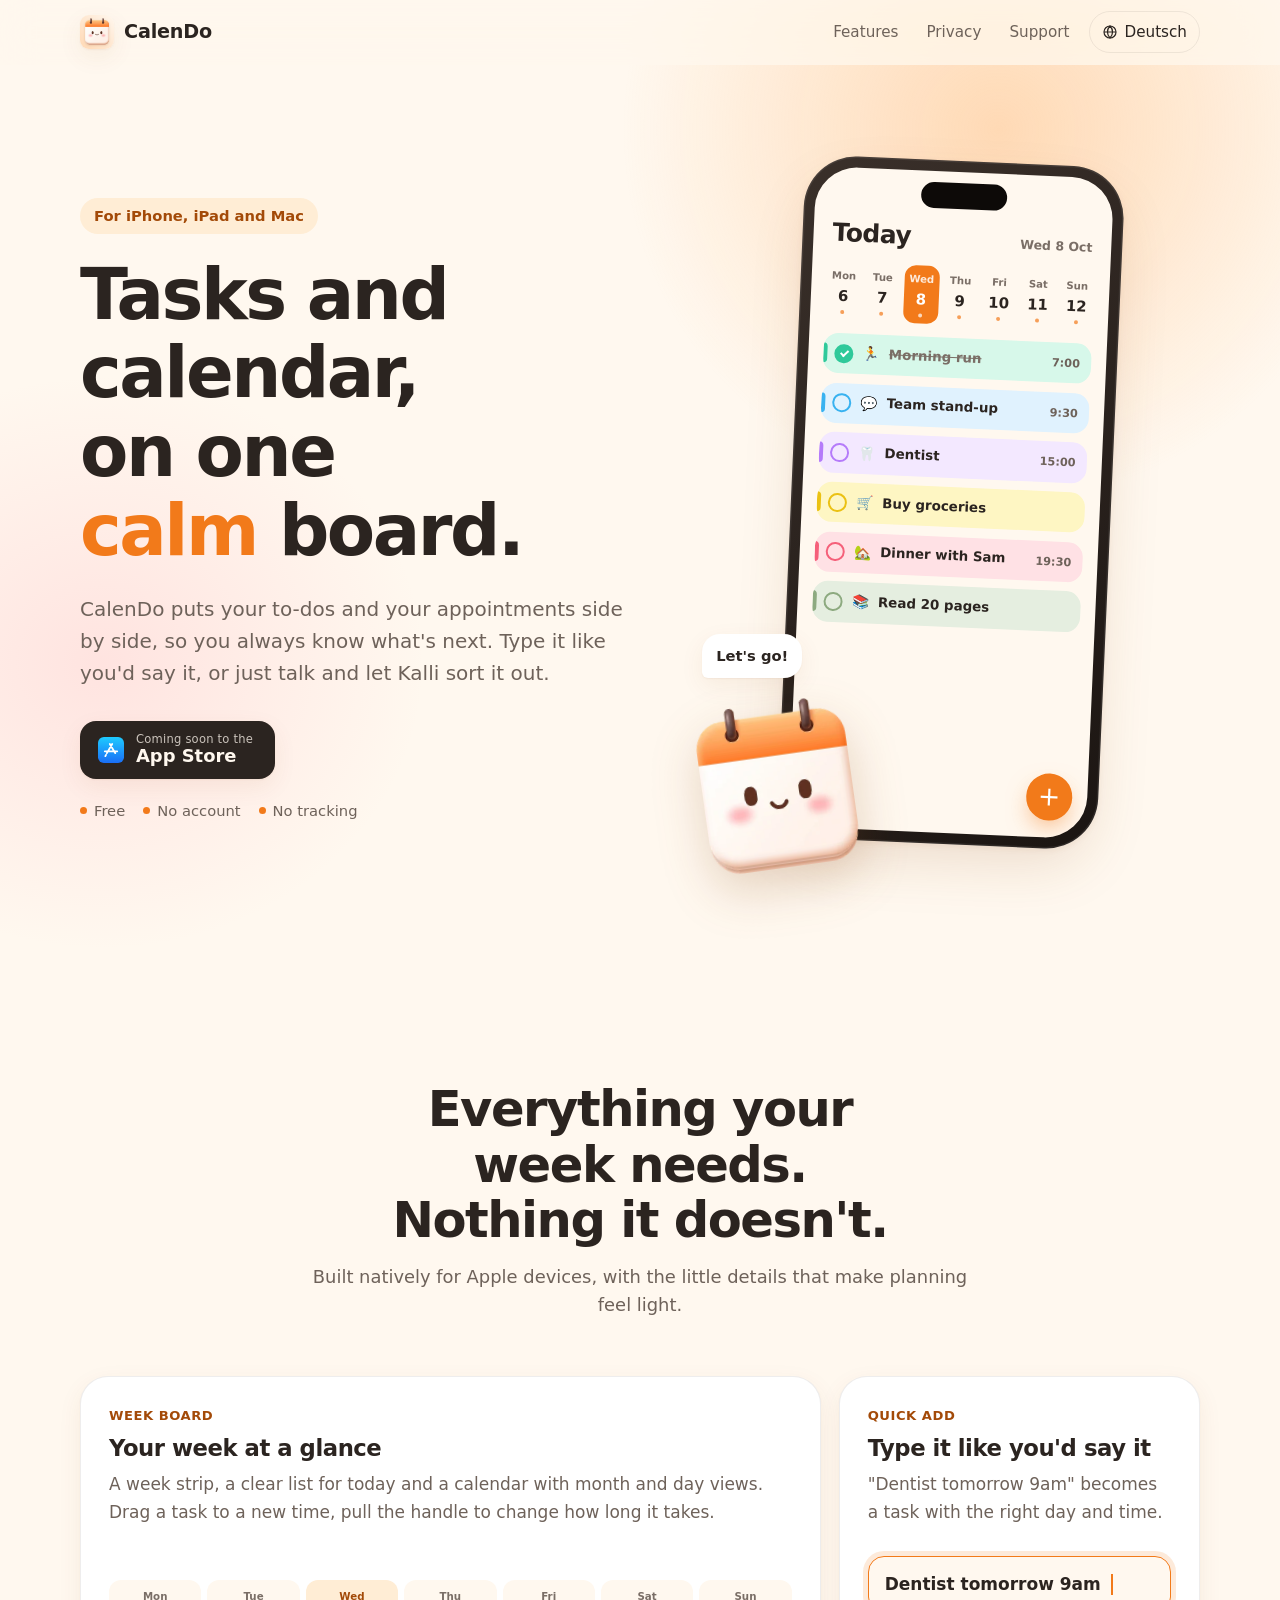
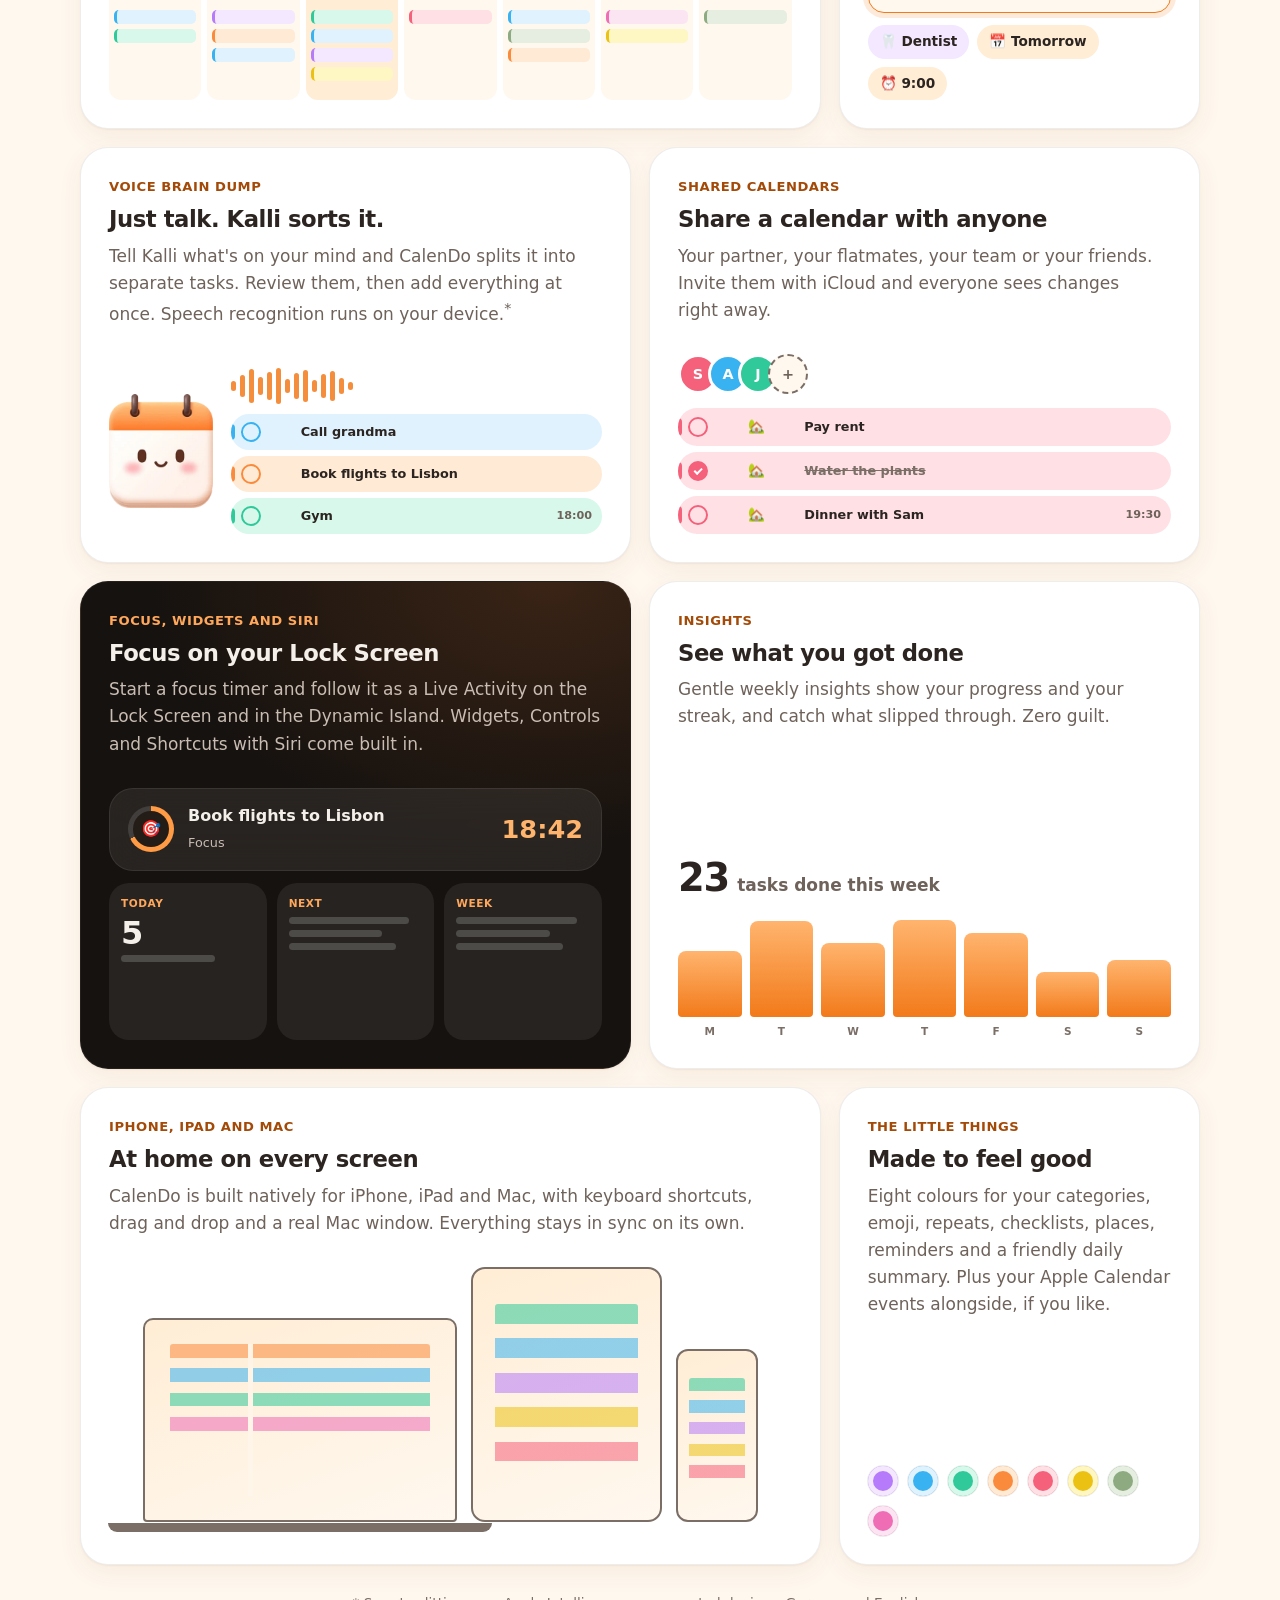
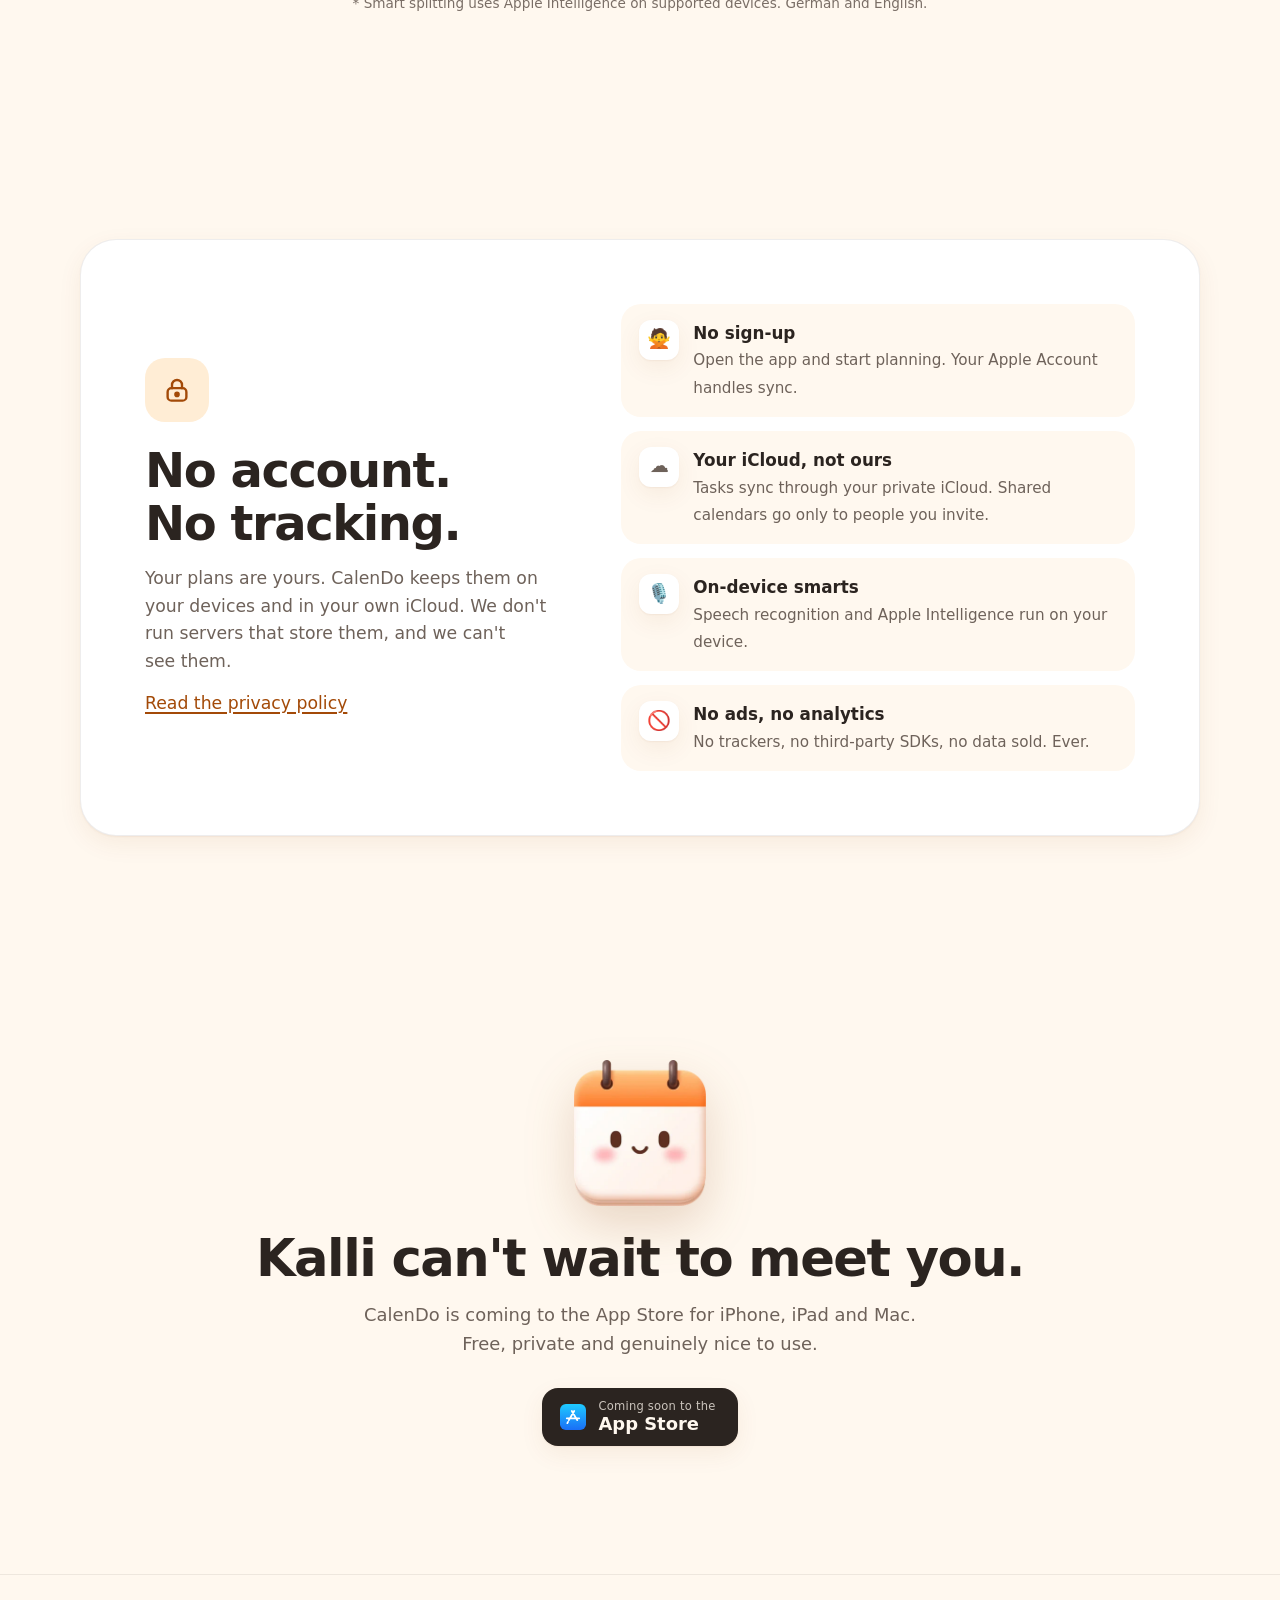
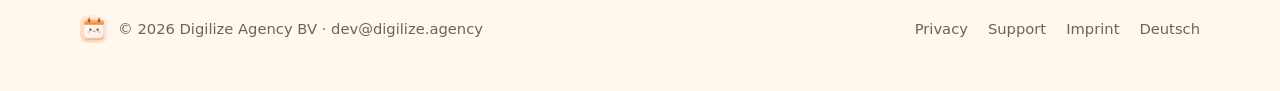
==== commit 8e181580: "Imprint details; App Store icon on the store button Co-Authored-By: Claude Opus 5.5 <noreply@anthrop" ====
--- a/index.html
+++ b/index.html
@@ -54,7 +54,7 @@
       <h1>Tasks and calendar, on one <em>calm</em> board.</h1>
       <p class="lead">CalenDo puts your to-dos and your appointments side by side, so you always know what's next. Type it like you'd say it, or just talk and let Kalli sort it out.</p>
       <div class="cta">
-        <a class="store-badge" id="app-store-link" href="#" aria-label="Coming soon to the App Store"><svg viewBox="0 0 24 24" fill="none" stroke="currentColor" stroke-width="1.8" stroke-linecap="round" aria-hidden="true"><rect x="3.5" y="5" width="17" height="15.5" rx="4"/><path d="M3.5 10h17M8.5 3v4M15.5 3v4"/><path d="m9 15 2 2 4-4"/></svg><span><small>Coming soon to the</small><strong>App Store</strong></span></a>
+        <a class="store-badge" id="app-store-link" href="#" aria-label="Coming soon to the App Store"><svg class="as-icon" viewBox="0 0 24 24" aria-hidden="true"><defs><linearGradient id="asg" x1="0" y1="0" x2="0" y2="1"><stop offset="0" stop-color="#1ECBFF"/><stop offset="1" stop-color="#1A6EF6"/></linearGradient></defs><rect width="24" height="24" rx="5.4" fill="url(#asg)"/><g stroke="#fff" stroke-width="1.7" stroke-linecap="round" fill="none"><path d="M13.1 6.4 8.2 14.9M10.9 6.4l5 8.5M6.3 13.2h7.4M15.6 13.2h2.1M7.4 16.5l-.6 1.1"/></g></svg><span><small>Coming soon to the</small><strong>App Store</strong></span></a>
         <div class="chips"><span>Free</span><span>No account</span><span>No tracking</span></div>
       </div>
     </div>
@@ -179,7 +179,7 @@
     <picture><source srcset="assets/img/kalli-280.webp 280w, assets/img/kalli-560.webp 560w" sizes="132px" type="image/webp"><img src="assets/img/kalli-280.png" srcset="assets/img/kalli-280.png 280w, assets/img/kalli-560.png 560w" sizes="132px" width="132" height="145" alt="Kalli, CalenDo's mascot: a smiling calendar page" loading="lazy" decoding="async"></picture>
     <h2 id="closing-title">Kalli can't wait to meet you.</h2>
     <p>CalenDo is coming to the App Store for iPhone, iPad and Mac. Free, private and genuinely nice to use.</p>
-    <a class="store-badge" id="app-store-link-2" href="#" aria-label="Coming soon to the App Store"><svg viewBox="0 0 24 24" fill="none" stroke="currentColor" stroke-width="1.8" stroke-linecap="round" aria-hidden="true"><rect x="3.5" y="5" width="17" height="15.5" rx="4"/><path d="M3.5 10h17M8.5 3v4M15.5 3v4"/><path d="m9 15 2 2 4-4"/></svg><span><small>Coming soon to the</small><strong>App Store</strong></span></a>
+    <a class="store-badge" id="app-store-link-2" href="#" aria-label="Coming soon to the App Store"><svg class="as-icon" viewBox="0 0 24 24" aria-hidden="true"><defs><linearGradient id="asg2" x1="0" y1="0" x2="0" y2="1"><stop offset="0" stop-color="#1ECBFF"/><stop offset="1" stop-color="#1A6EF6"/></linearGradient></defs><rect width="24" height="24" rx="5.4" fill="url(#asg2)"/><g stroke="#fff" stroke-width="1.7" stroke-linecap="round" fill="none"><path d="M13.1 6.4 8.2 14.9M10.9 6.4l5 8.5M6.3 13.2h7.4M15.6 13.2h2.1M7.4 16.5l-.6 1.1"/></g></svg><span><small>Coming soon to the</small><strong>App Store</strong></span></a>
   </div>
 </section>
 
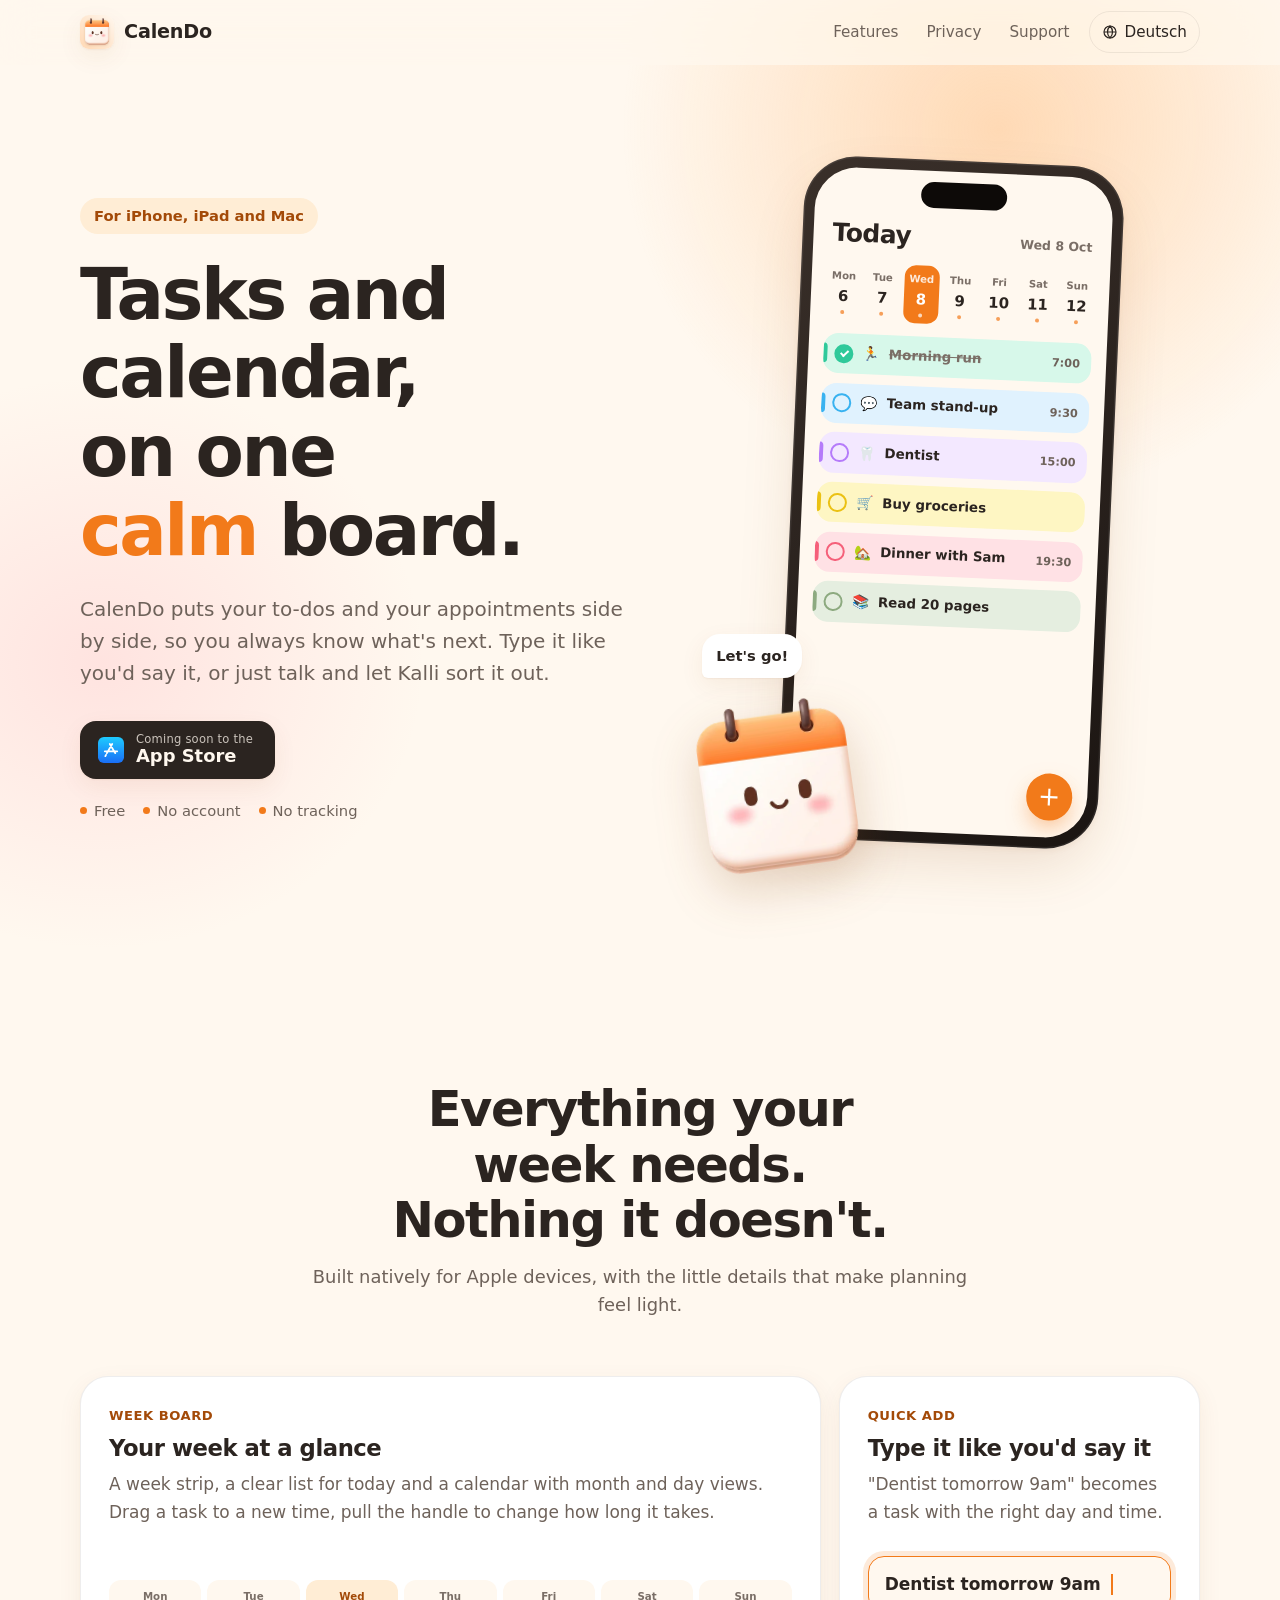
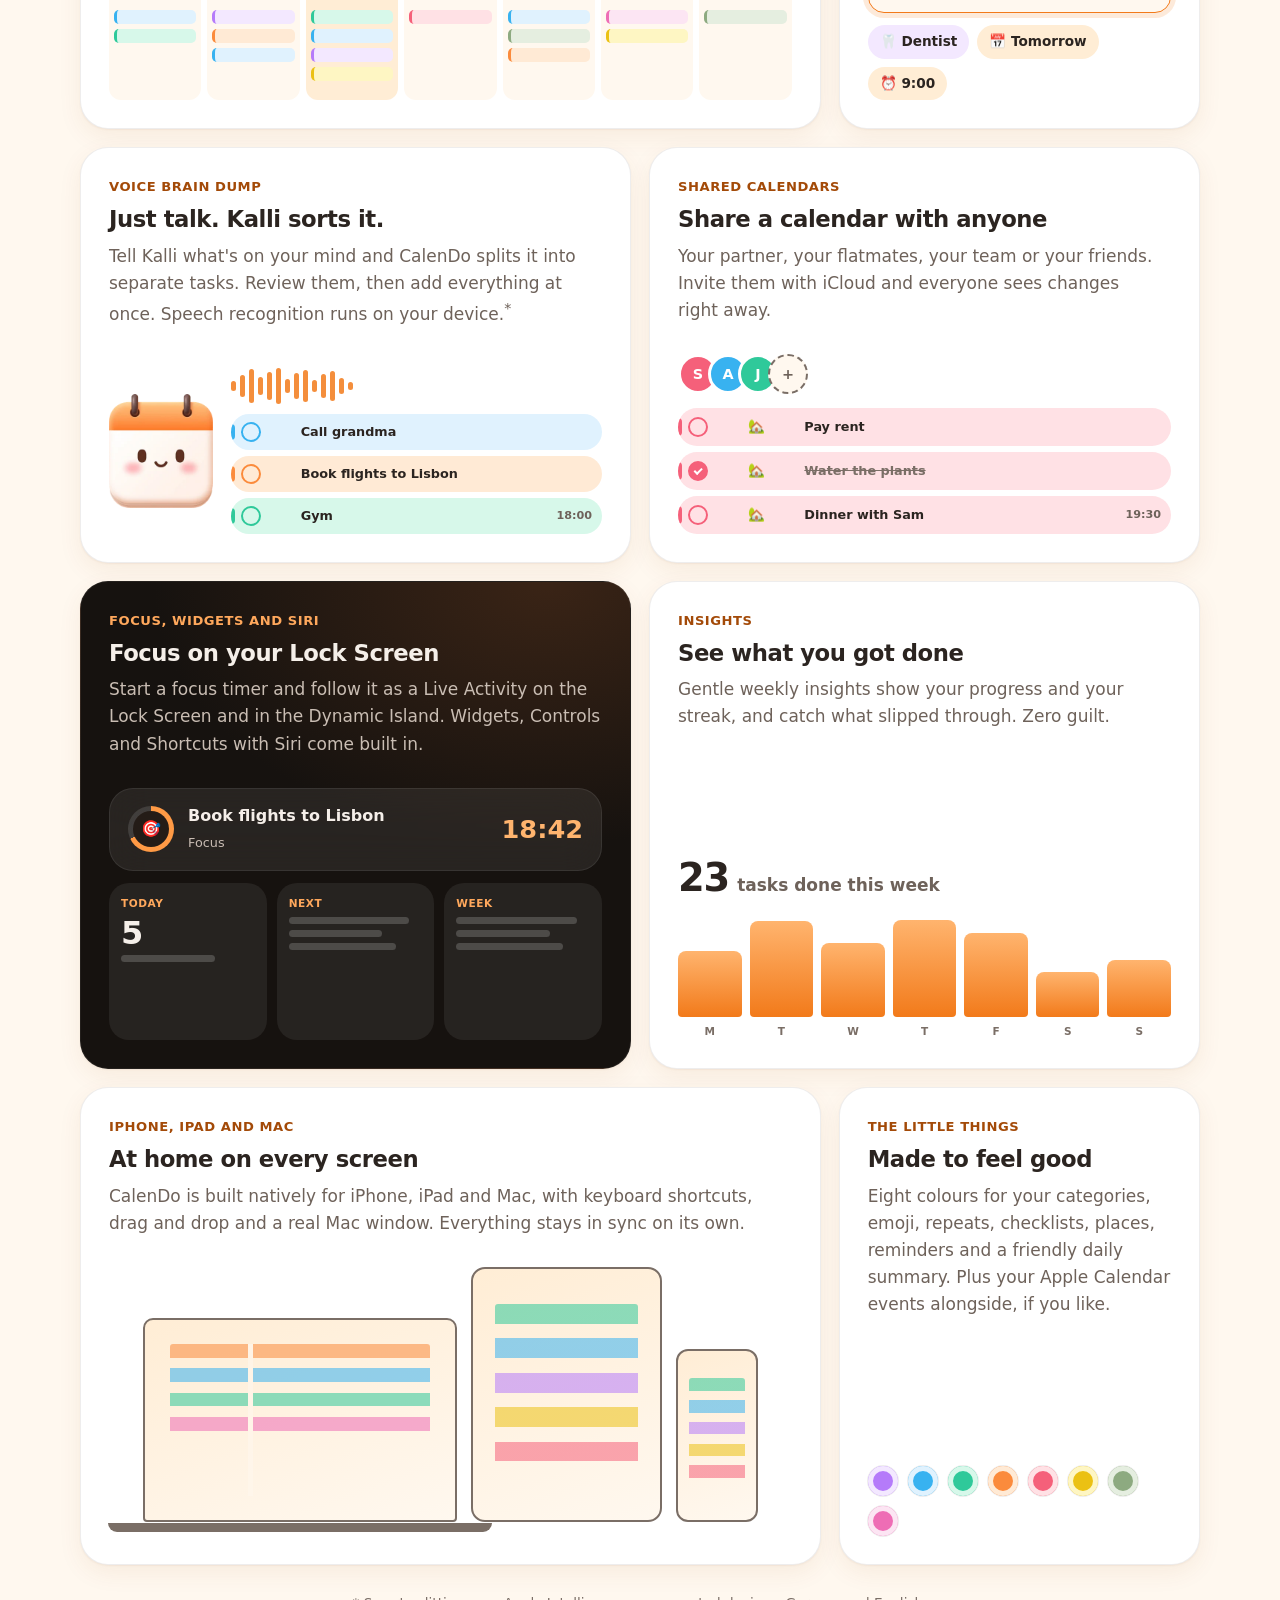
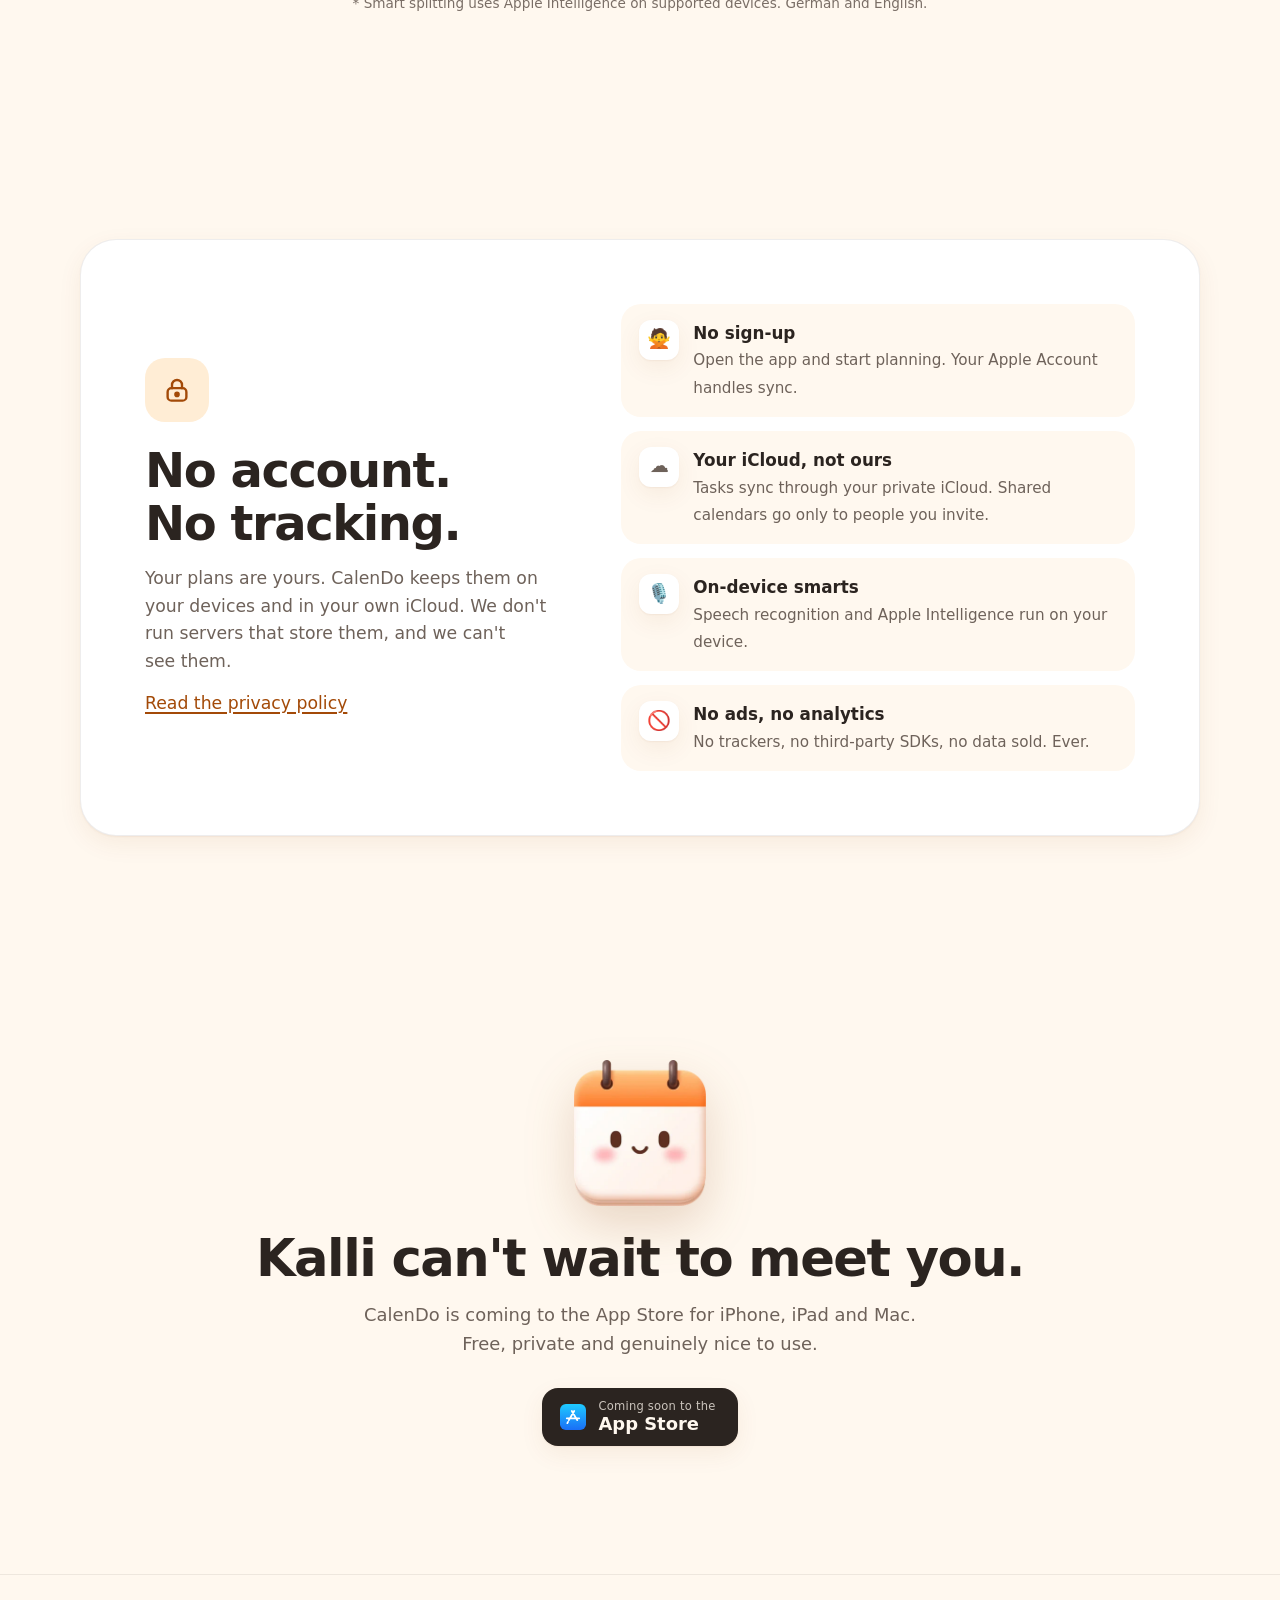
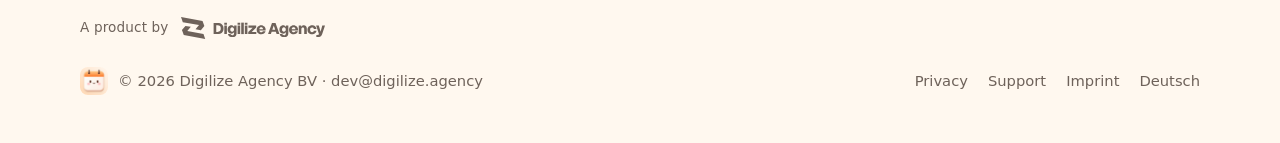
==== commit c35a5530: "Footer: 'A product by' Digilize Agency logo linking to digilize.agency Co-Authored-By: Claude Opus 5" ====
--- a/index.html
+++ b/index.html
@@ -5,10 +5,10 @@
 <meta name="viewport" content="width=device-width, initial-scale=1, viewport-fit=cover">
 <title>CalenDo: Planner & To-Do List for iPhone, iPad and Mac</title>
 <meta name="description" content="CalenDo puts your tasks and calendar on one calm board. Natural-language quick add, voice brain dump with Kalli, shared iCloud calendars. No account, no tracking.">
-<link rel="canonical" href="https://dev-finn.github.io/calendo-site/">
-<link rel="alternate" hreflang="en" href="https://dev-finn.github.io/calendo-site/">
-<link rel="alternate" hreflang="de" href="https://dev-finn.github.io/calendo-site/de/">
-<link rel="alternate" hreflang="x-default" href="https://dev-finn.github.io/calendo-site/">
+<link rel="canonical" href="https://calendo.digilize.agency/">
+<link rel="alternate" hreflang="en" href="https://calendo.digilize.agency/">
+<link rel="alternate" hreflang="de" href="https://calendo.digilize.agency/de/">
+<link rel="alternate" hreflang="x-default" href="https://calendo.digilize.agency/">
 <meta name="theme-color" content="#fff8ef" media="(prefers-color-scheme: light)">
 <meta name="theme-color" content="#16120f" media="(prefers-color-scheme: dark)">
 <meta name="color-scheme" content="light dark">
@@ -20,8 +20,8 @@
 <meta property="og:site_name" content="CalenDo">
 <meta property="og:title" content="CalenDo: Planner & To-Do List for iPhone, iPad and Mac">
 <meta property="og:description" content="CalenDo puts your tasks and calendar on one calm board. Natural-language quick add, voice brain dump with Kalli, shared iCloud calendars. No account, no tracking.">
-<meta property="og:url" content="https://dev-finn.github.io/calendo-site/">
-<meta property="og:image" content="https://dev-finn.github.io/calendo-site/og.png">
+<meta property="og:url" content="https://calendo.digilize.agency/">
+<meta property="og:image" content="https://calendo.digilize.agency/og.png">
 <meta property="og:image:width" content="1200">
 <meta property="og:image:height" content="630">
 <meta property="og:image:alt" content="CalenDo app icon: Kalli, a smiling calendar page">
@@ -186,11 +186,12 @@
 </main>
 <footer class="site-footer">
   <div class="wrap">
+    <a class="made-by" href="https://digilize.agency/en" aria-label="A product by Digilize Agency"><span>A product by</span><span class="digilize-logo" aria-hidden="true"></span></a>
     <div class="who"><img src="assets/img/app-icon-128.png" width="28" height="28" alt=""><span>© 2026 Digilize Agency BV · <a href="mailto:dev@digilize.agency">dev@digilize.agency</a></span></div>
     <nav aria-label="Footer">
       <a href="privacy/">Privacy</a>
       <a href="support/">Support</a>
-      <a href="imprint/">Imprint</a>
+      <a href="https://digilize.agency/en/imprint">Imprint</a>
       <a href="de/" hreflang="de" lang="de">Deutsch</a>
     </nav>
   </div>
--- a/assets/style.css
+++ b/assets/style.css
@@ -587,3 +587,11 @@
 }
 .live > div { min-width: 0; }
 .live b { white-space: nowrap; overflow: hidden; text-overflow: ellipsis; }
+
+/* Publisher credit: the Digilize Agency logo drawn in the current text colour,
+   so one file works in light and dark mode. */
+.site-footer .made-by { flex-basis: 100%; display: inline-flex; align-items: center; gap: 12px; width: fit-content; color: var(--text-2); }
+.site-footer .made-by:hover { color: var(--text); text-decoration: none; }
+.site-footer .made-by span:first-child { font-size: 0.85rem; letter-spacing: 0.01em; }
+.digilize-logo { display: inline-block; height: 22px; aspect-ratio: 431.04 / 65.58; background-color: currentColor;
+  -webkit-mask: url(img/digilize-agency.svg) no-repeat center / contain; mask: url(img/digilize-agency.svg) no-repeat center / contain; }
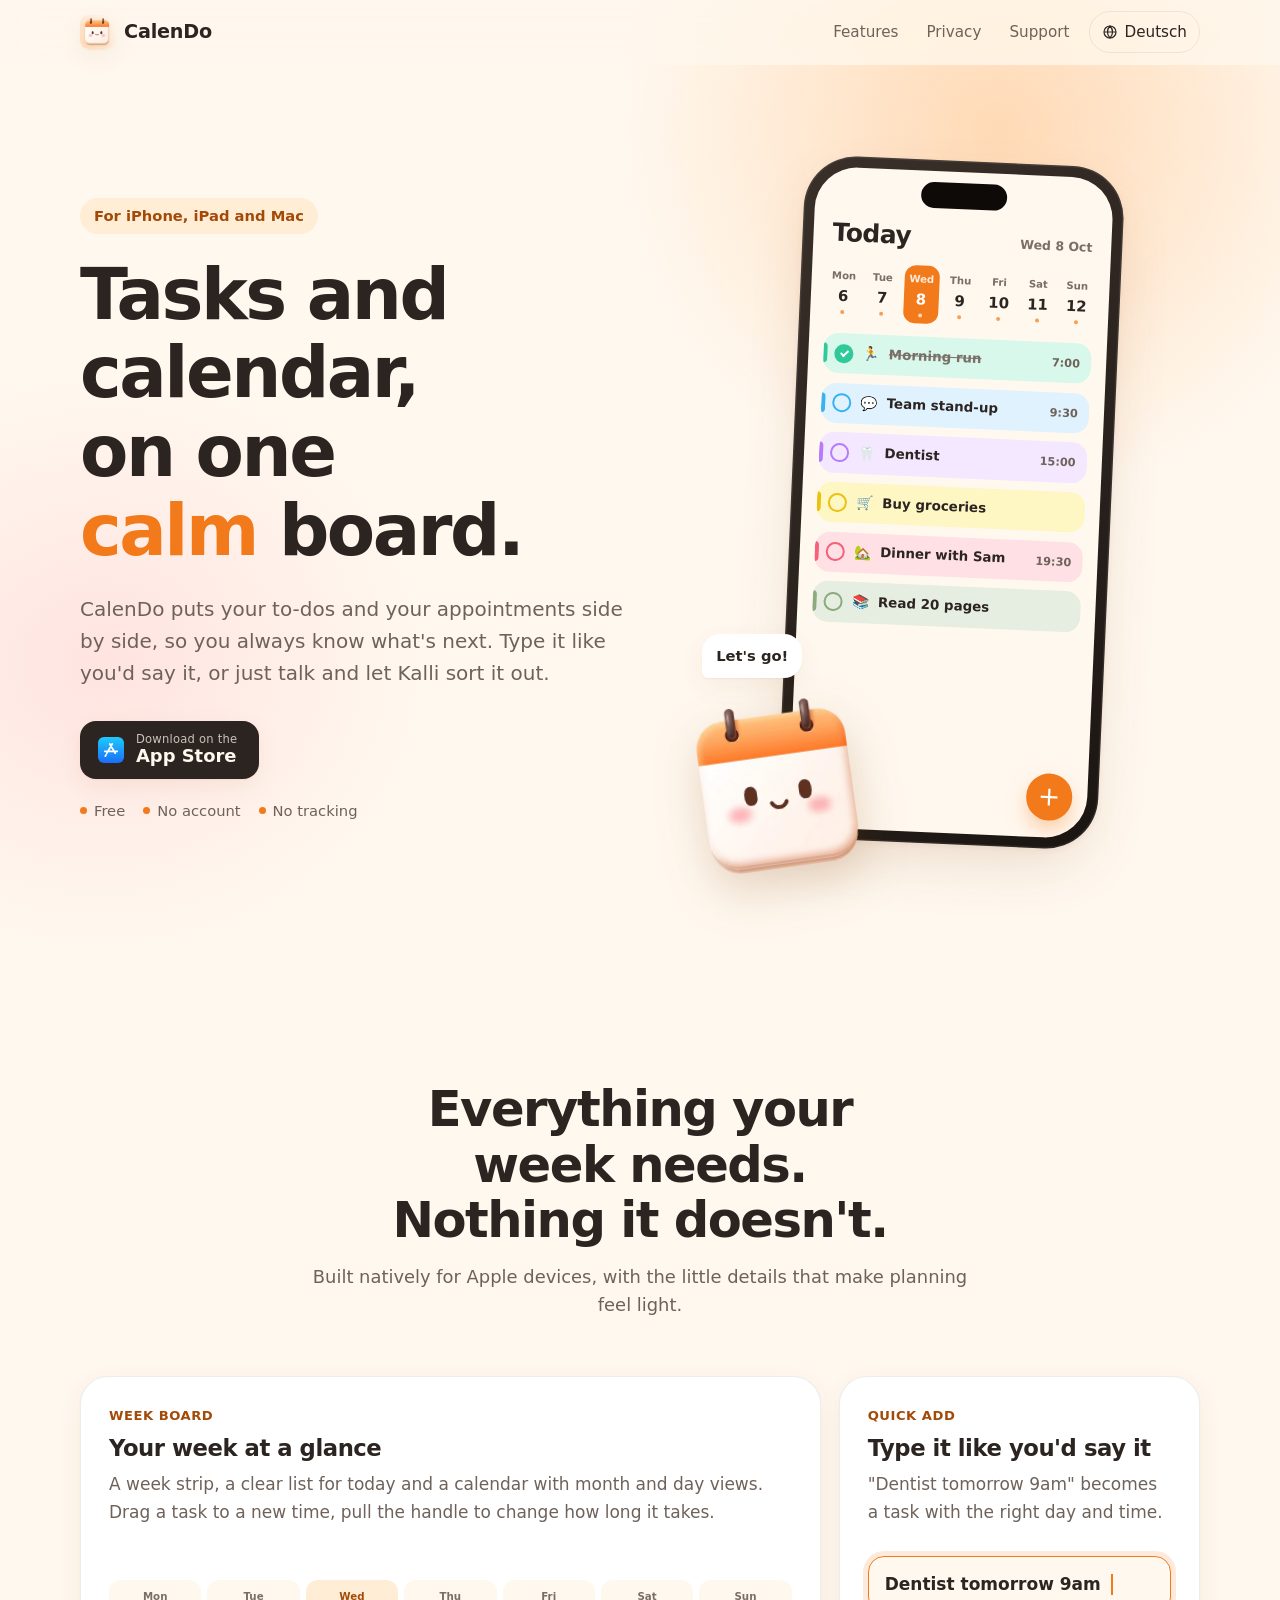
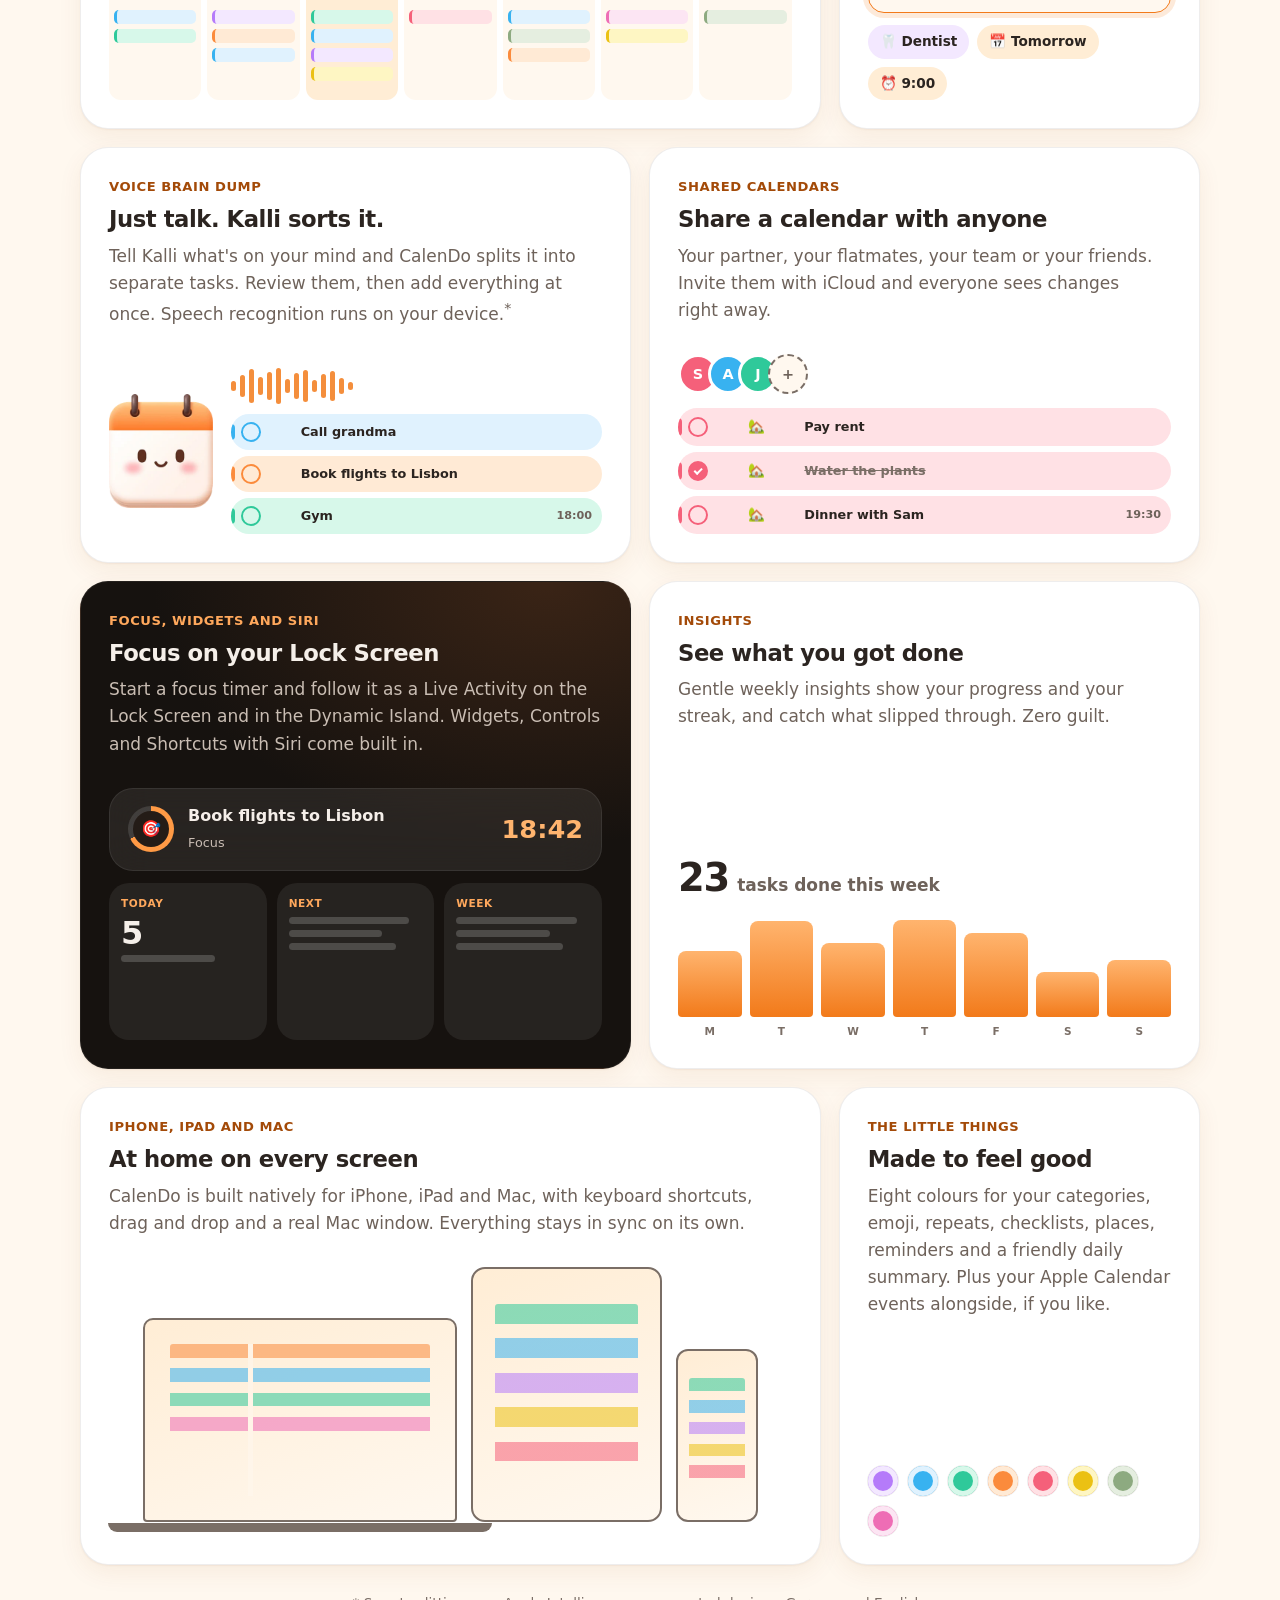
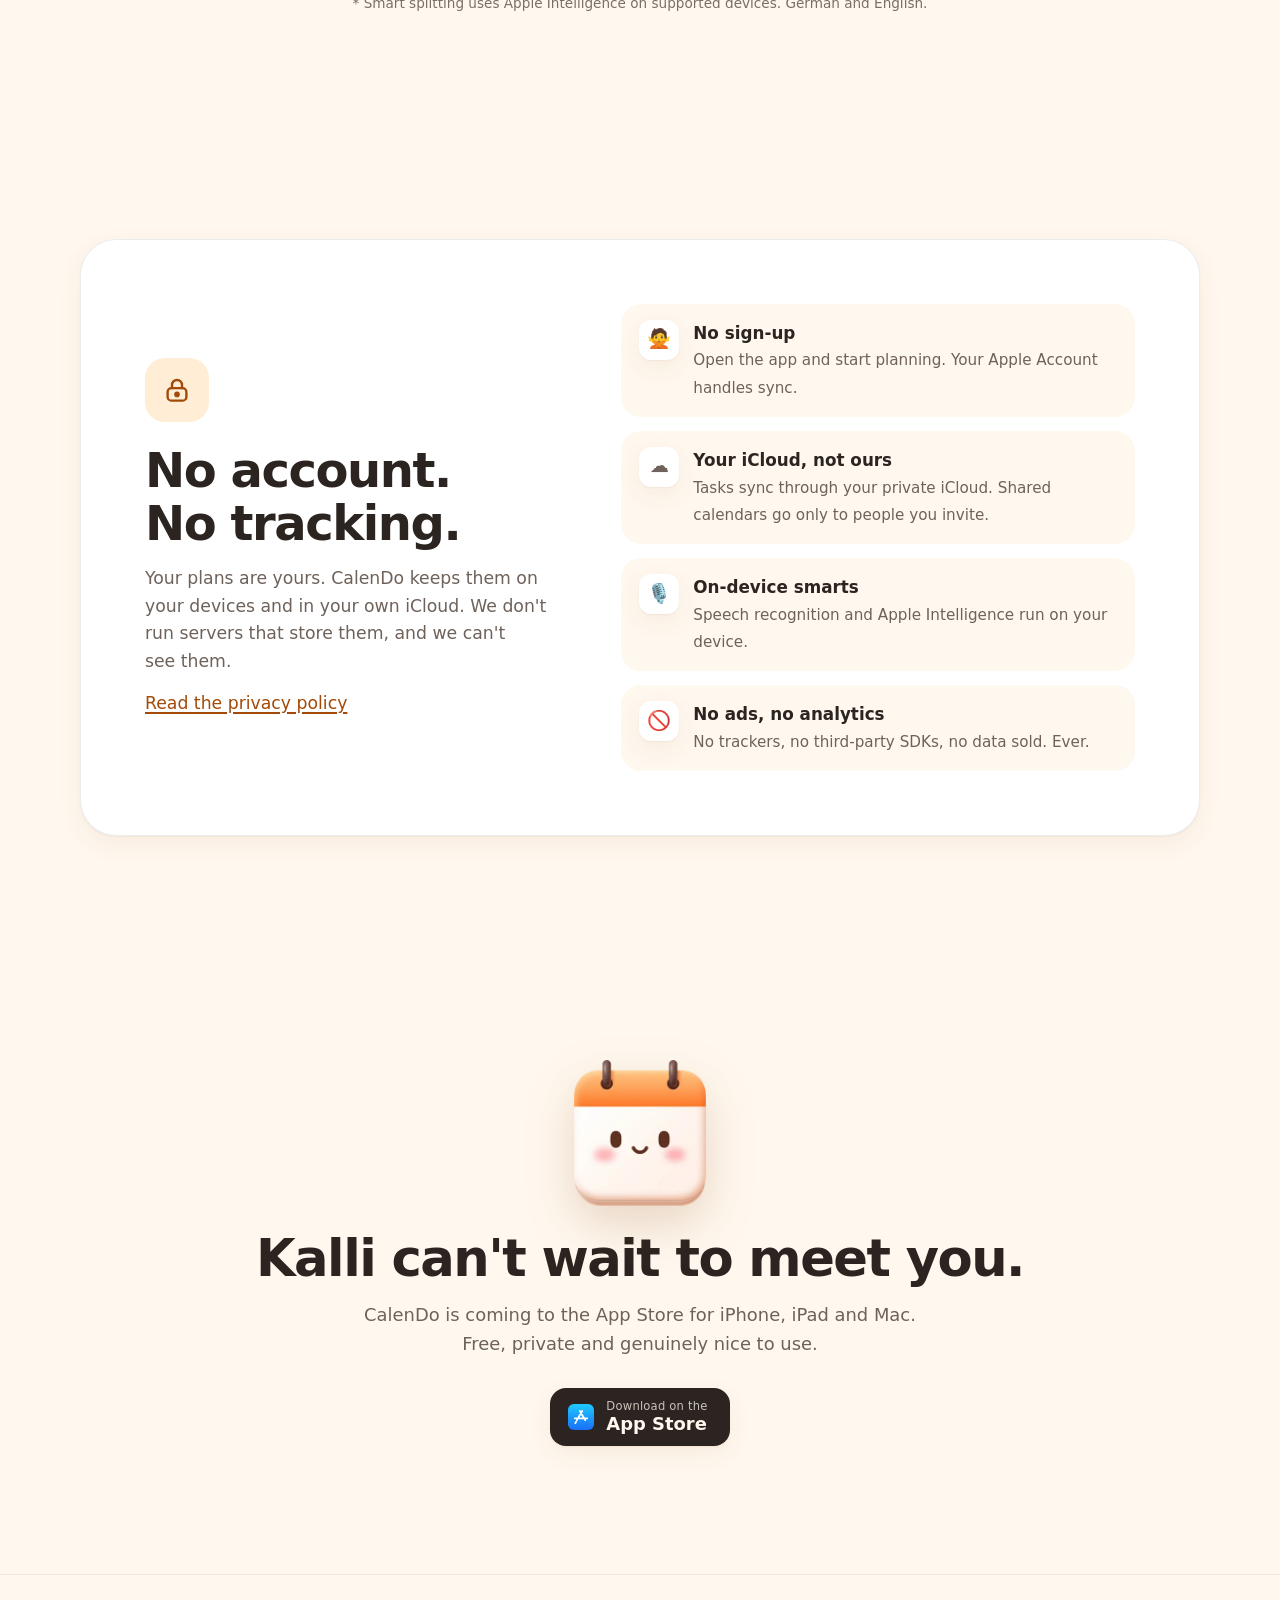
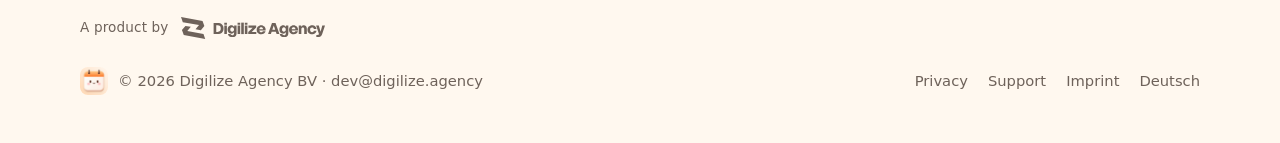
==== commit 9db022be: "App Store badges link to the live listing instead of 'Coming soon' Co-Authored-By: Claude Opus 5.5 <" ====
--- a/index.html
+++ b/index.html
@@ -54,7 +54,7 @@
       <h1>Tasks and calendar, on one <em>calm</em> board.</h1>
       <p class="lead">CalenDo puts your to-dos and your appointments side by side, so you always know what's next. Type it like you'd say it, or just talk and let Kalli sort it out.</p>
       <div class="cta">
-        <a class="store-badge" id="app-store-link" href="#" aria-label="Coming soon to the App Store"><svg class="as-icon" viewBox="0 0 24 24" aria-hidden="true"><defs><linearGradient id="asg" x1="0" y1="0" x2="0" y2="1"><stop offset="0" stop-color="#1ECBFF"/><stop offset="1" stop-color="#1A6EF6"/></linearGradient></defs><rect width="24" height="24" rx="5.4" fill="url(#asg)"/><g stroke="#fff" stroke-width="1.7" stroke-linecap="round" fill="none"><path d="M13.1 6.4 8.2 14.9M10.9 6.4l5 8.5M6.3 13.2h7.4M15.6 13.2h2.1M7.4 16.5l-.6 1.1"/></g></svg><span><small>Coming soon to the</small><strong>App Store</strong></span></a>
+        <a class="store-badge" id="app-store-link" href="https://apps.apple.com/app/id6819058193" aria-label="Download CalenDo on the App Store"><svg class="as-icon" viewBox="0 0 24 24" aria-hidden="true"><defs><linearGradient id="asg" x1="0" y1="0" x2="0" y2="1"><stop offset="0" stop-color="#1ECBFF"/><stop offset="1" stop-color="#1A6EF6"/></linearGradient></defs><rect width="24" height="24" rx="5.4" fill="url(#asg)"/><g stroke="#fff" stroke-width="1.7" stroke-linecap="round" fill="none"><path d="M13.1 6.4 8.2 14.9M10.9 6.4l5 8.5M6.3 13.2h7.4M15.6 13.2h2.1M7.4 16.5l-.6 1.1"/></g></svg><span><small>Download on the</small><strong>App Store</strong></span></a>
         <div class="chips"><span>Free</span><span>No account</span><span>No tracking</span></div>
       </div>
     </div>
@@ -179,7 +179,7 @@
     <picture><source srcset="assets/img/kalli-280.webp 280w, assets/img/kalli-560.webp 560w" sizes="132px" type="image/webp"><img src="assets/img/kalli-280.png" srcset="assets/img/kalli-280.png 280w, assets/img/kalli-560.png 560w" sizes="132px" width="132" height="145" alt="Kalli, CalenDo's mascot: a smiling calendar page" loading="lazy" decoding="async"></picture>
     <h2 id="closing-title">Kalli can't wait to meet you.</h2>
     <p>CalenDo is coming to the App Store for iPhone, iPad and Mac. Free, private and genuinely nice to use.</p>
-    <a class="store-badge" id="app-store-link-2" href="#" aria-label="Coming soon to the App Store"><svg class="as-icon" viewBox="0 0 24 24" aria-hidden="true"><defs><linearGradient id="asg2" x1="0" y1="0" x2="0" y2="1"><stop offset="0" stop-color="#1ECBFF"/><stop offset="1" stop-color="#1A6EF6"/></linearGradient></defs><rect width="24" height="24" rx="5.4" fill="url(#asg2)"/><g stroke="#fff" stroke-width="1.7" stroke-linecap="round" fill="none"><path d="M13.1 6.4 8.2 14.9M10.9 6.4l5 8.5M6.3 13.2h7.4M15.6 13.2h2.1M7.4 16.5l-.6 1.1"/></g></svg><span><small>Coming soon to the</small><strong>App Store</strong></span></a>
+    <a class="store-badge" id="app-store-link-2" href="https://apps.apple.com/app/id6819058193" aria-label="Download CalenDo on the App Store"><svg class="as-icon" viewBox="0 0 24 24" aria-hidden="true"><defs><linearGradient id="asg2" x1="0" y1="0" x2="0" y2="1"><stop offset="0" stop-color="#1ECBFF"/><stop offset="1" stop-color="#1A6EF6"/></linearGradient></defs><rect width="24" height="24" rx="5.4" fill="url(#asg2)"/><g stroke="#fff" stroke-width="1.7" stroke-linecap="round" fill="none"><path d="M13.1 6.4 8.2 14.9M10.9 6.4l5 8.5M6.3 13.2h7.4M15.6 13.2h2.1M7.4 16.5l-.6 1.1"/></g></svg><span><small>Download on the</small><strong>App Store</strong></span></a>
   </div>
 </section>
 
